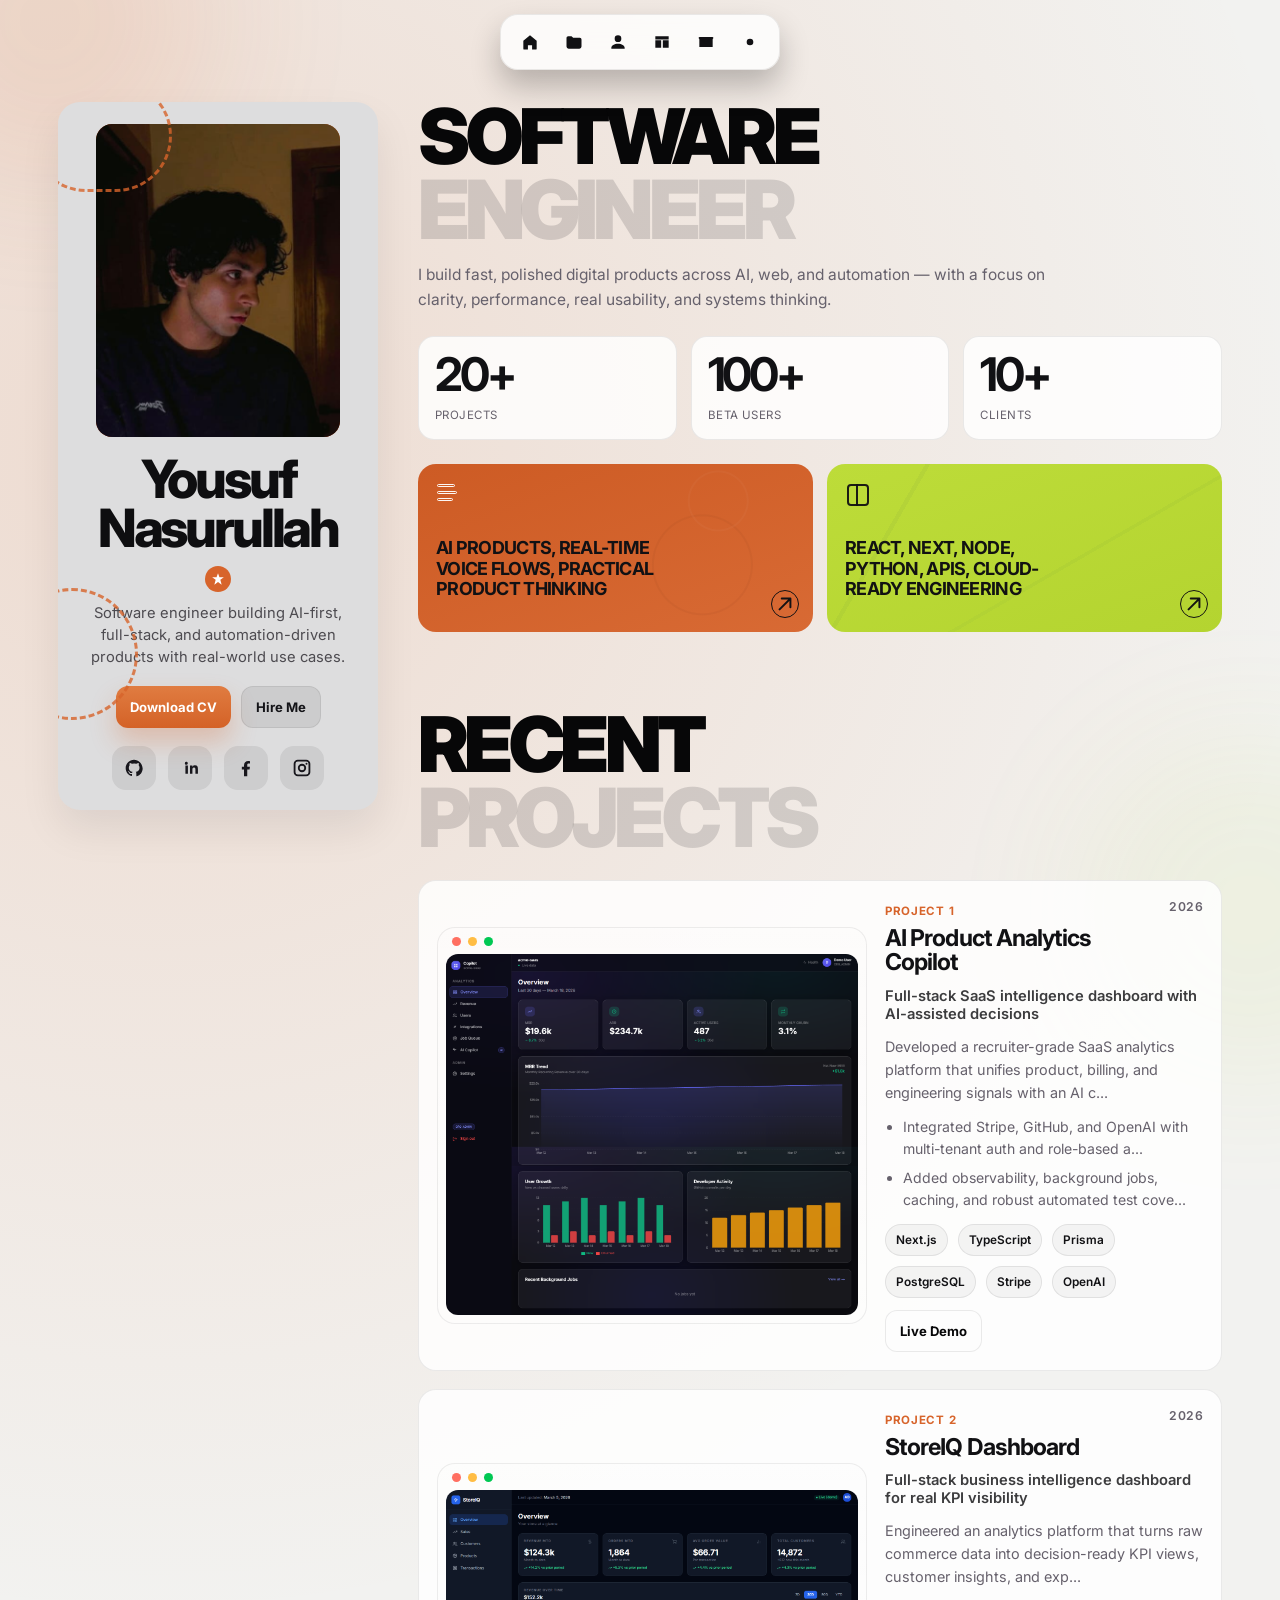
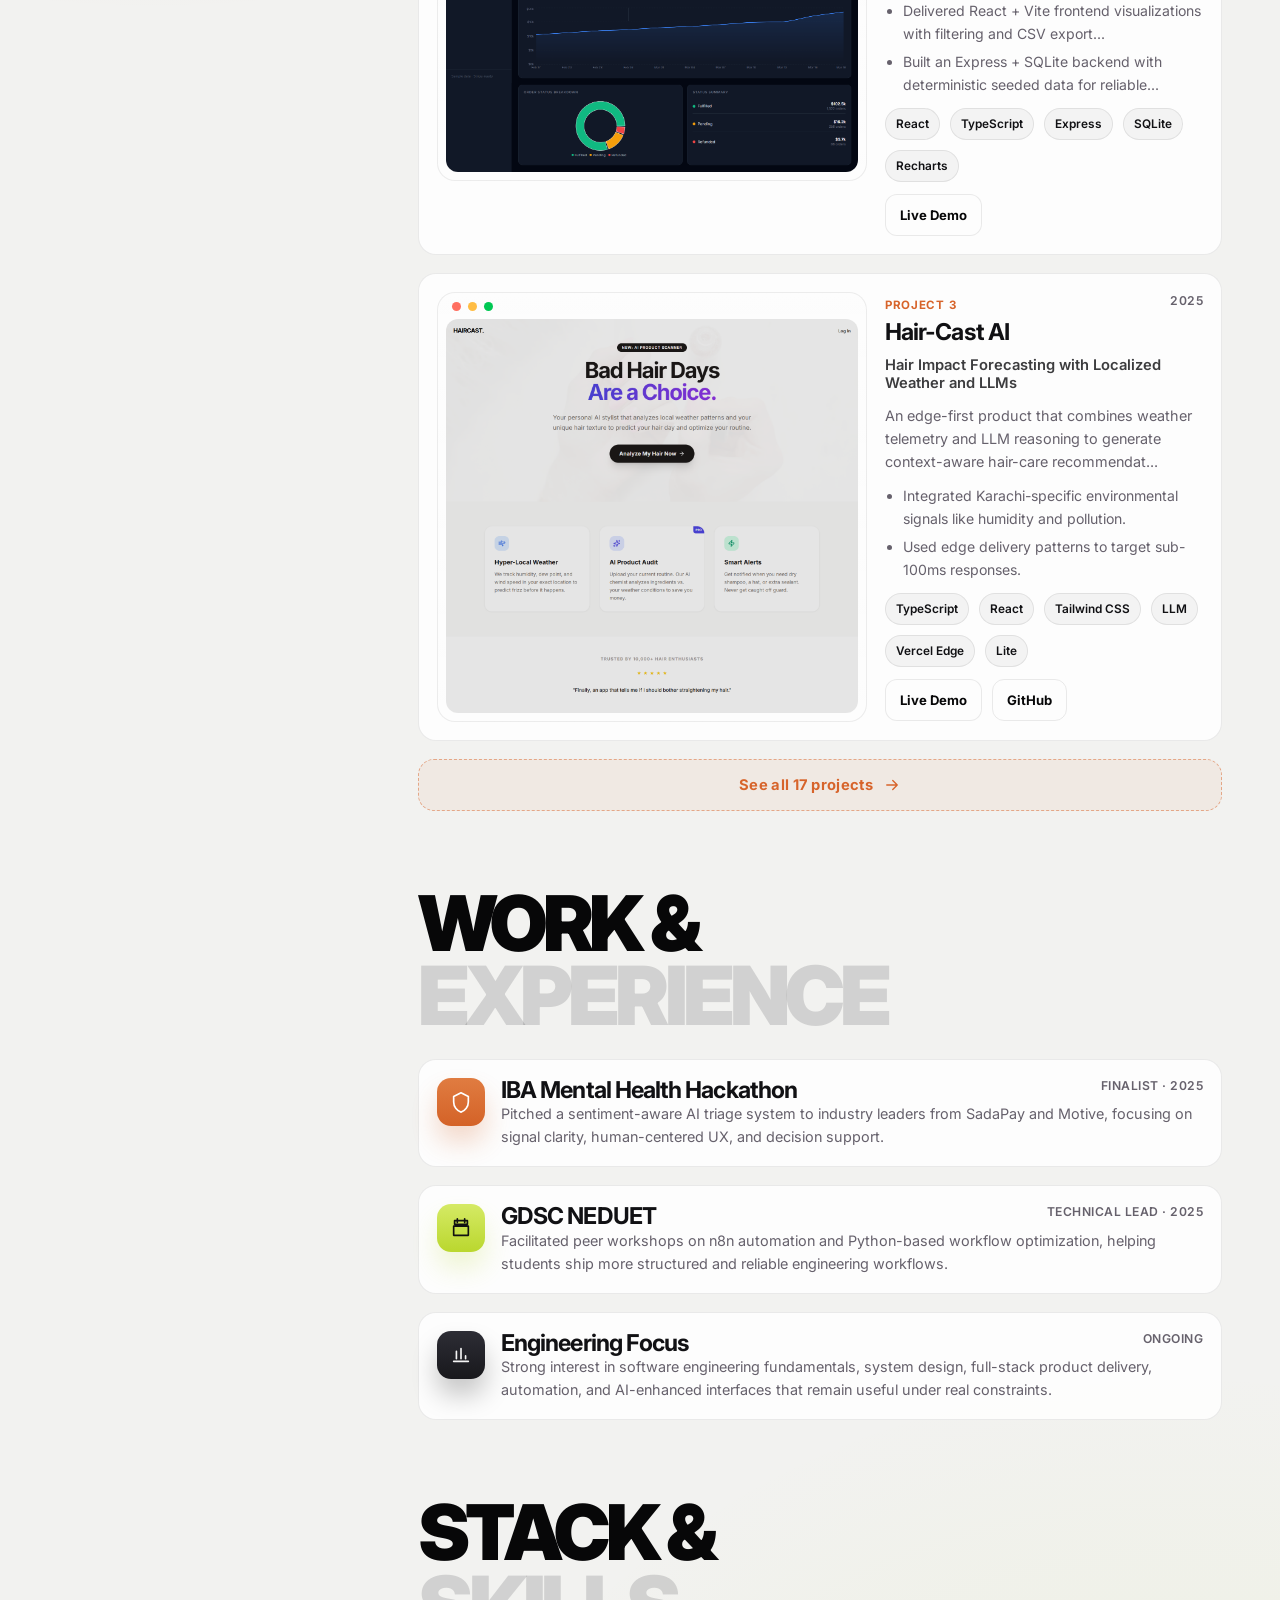
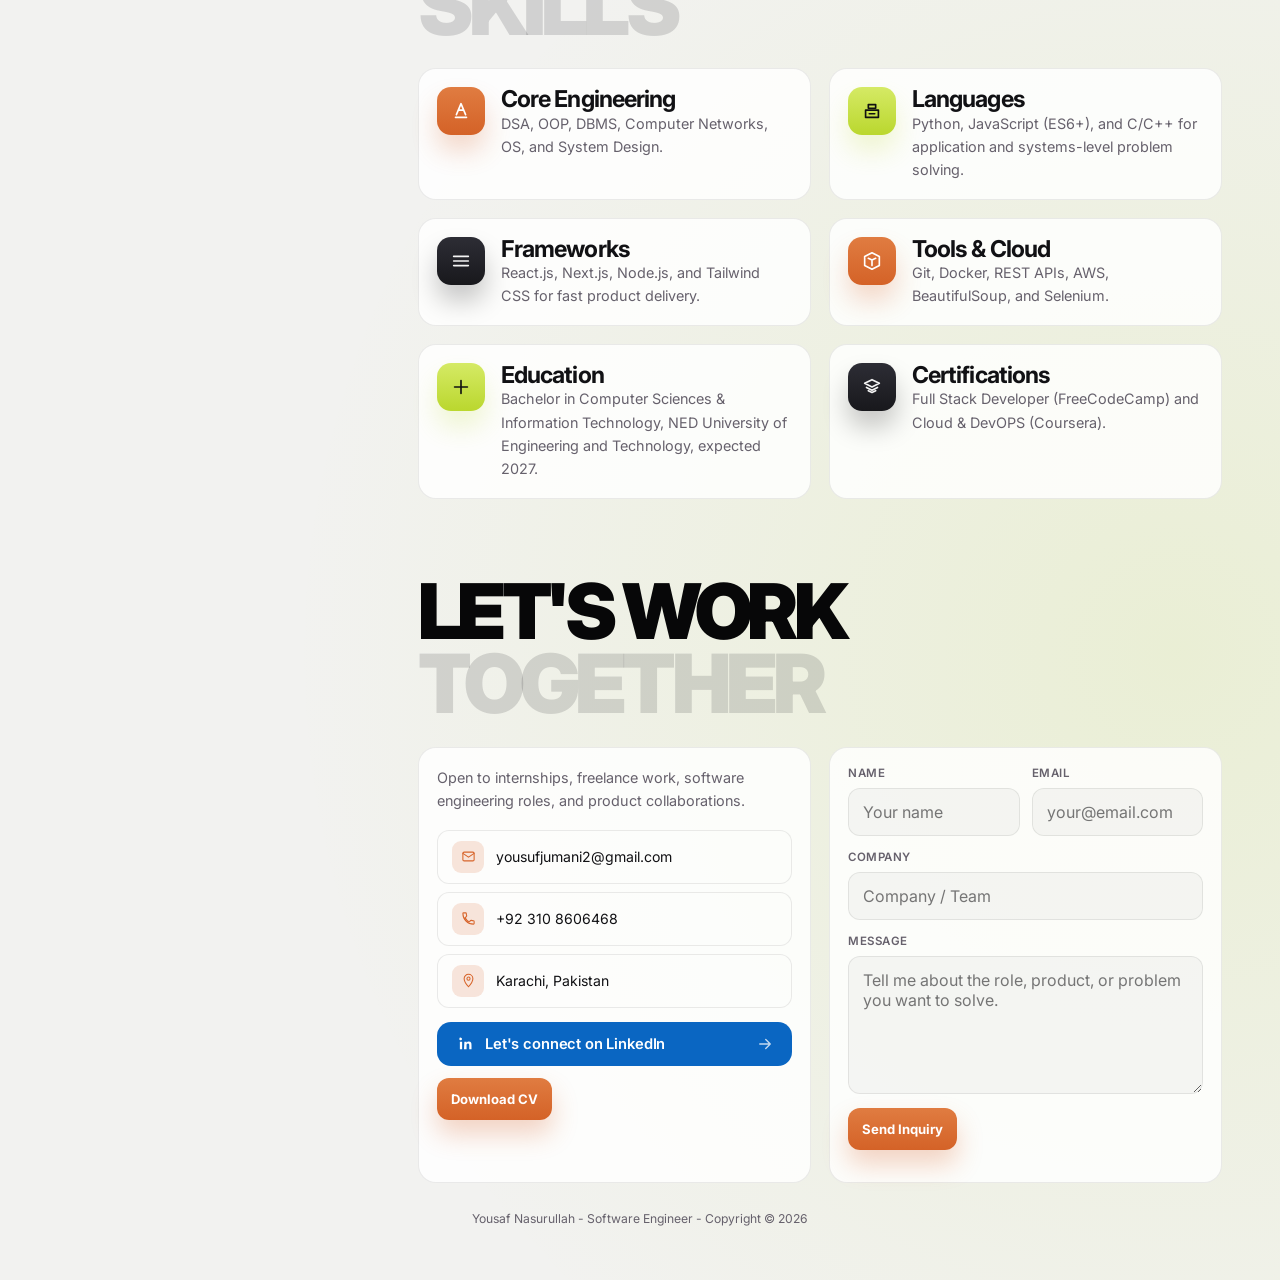
==== index.html @ e2a7214a "Update portfolio projects and content" ====
<!DOCTYPE html>
<html lang="en">
  <head>
    <meta charset="UTF-8" />
    <meta name="viewport" content="width=device-width, initial-scale=1.0" />
    <title>Yousuf Nasurullah — Software Engineer</title>
    <meta
      name="description"
      content="Portfolio of Yousuf Nasurullah, a software engineer building AI-first, full-stack, and automation-focused products from Karachi, Pakistan."
    />
    <meta name="theme-color" content="#050505" />
    <meta property="og:type" content="website" />
    <meta property="og:title" content="Yousuf Nasurullah — Software Engineer" />
    <meta
      property="og:description"
      content="AI-first products, full-stack engineering, automation workflows, and practical software systems."
    />
    <meta property="og:image" content="assets/og-card.svg" />
    <meta property="og:site_name" content="Yousuf Nasurullah Portfolio" />
    <meta name="twitter:card" content="summary_large_image" />
    <meta name="twitter:title" content="Yousuf Nasurullah — Software Engineer" />
    <meta
      name="twitter:description"
      content="Portfolio of a software engineer building fast, useful products across AI, web, and automation."
    />
    <meta name="twitter:image" content="assets/og-card.svg" />
    <link rel="preconnect" href="https://fonts.googleapis.com" />
    <link rel="preconnect" href="https://fonts.gstatic.com" crossorigin />
    <link
      href="https://fonts.googleapis.com/css2?family=Inter:wght@400;500;600;700;800;900&display=swap"
      rel="stylesheet"
    />
    <link rel="stylesheet" href="styles.css" />
  </head>
  <body>
    <div class="page-shell">
      <nav class="top-dock" aria-label="Primary navigation">
        <a class="dock-btn" href="#home" data-label="Home" aria-label="Home">
          <svg viewBox="0 0 24 24" aria-hidden="true"><path d="M4 10.5 12 4l8 6.5V20a1 1 0 0 1-1 1h-4.5v-5h-5v5H5a1 1 0 0 1-1-1z"/></svg>
        </a>
        <a class="dock-btn" href="#projects" data-label="Projects" aria-label="Projects">
          <svg viewBox="0 0 24 24" aria-hidden="true"><path d="M3 7a2 2 0 0 1 2-2h4l2 2h8a2 2 0 0 1 2 2v8.5A2.5 2.5 0 0 1 18.5 20h-13A2.5 2.5 0 0 1 3 17.5z"/></svg>
        </a>
        <a class="dock-btn" href="#experience" data-label="Experience" aria-label="Experience">
          <svg viewBox="0 0 24 24" aria-hidden="true"><path d="M12 12a4 4 0 1 0-4-4 4 4 0 0 0 4 4Zm0 2c-4.4 0-8 2.24-8 5v1h16v-1c0-2.76-3.6-5-8-5Z"/></svg>
        </a>
        <a class="dock-btn" href="#skills" data-label="Skills" aria-label="Skills">
          <svg viewBox="0 0 24 24" aria-hidden="true"><path d="M4 5h16v4H4zM4 10h7v9H4zM13 10h7v9h-7z"/></svg>
        </a>
        <a class="dock-btn" href="#contact" data-label="Contact" aria-label="Contact">
          <svg viewBox="0 0 24 24" aria-hidden="true"><path d="M4 6h16v12H4z"/><path d="m4 7 8 6 8-6" fill="none" stroke="currentColor" stroke-width="1.8" stroke-linecap="round" stroke-linejoin="round"/></svg>
        </a>
        <button class="dock-btn" id="theme-toggle" data-label="Theme" aria-label="Toggle theme" type="button">
          <svg id="theme-icon" viewBox="0 0 24 24" aria-hidden="true"><path d="M20 14.2A7.7 7.7 0 0 1 9.8 4 8.6 8.6 0 1 0 20 14.2Z" /></svg>
          <span id="theme-label" class="sr-only">Dark mode</span>
        </button>
        <!-- admin access via secret key sequence: type "admin" while not in a text field -->
      </nav>

      <main class="portfolio-layout" id="home">
        <aside class="sidebar-column section-reveal delay-0">
          <article class="profile-card card sticky-panel">
            <span class="card-accent accent-top"></span>
            <span class="card-accent accent-left"></span>
            <div class="profile-photo-wrap">
              <img id="profile-image" src="assets/avatar.svg" alt="Portrait placeholder for Yousuf Nasurullah" class="profile-photo" />
            </div>
            <div class="profile-body">
              <h1>Yousuf Nasurullah</h1>
              <div class="profile-badge" aria-hidden="true">
                <svg viewBox="0 0 24 24"><path d="M12 2 9.5 9H2l6 4.4L5.7 22 12 17.2 18.3 22 16 13.4 22 9h-7.5z"/></svg>
              </div>
              <p id="profile-summary">
                Software engineer building AI-first, full-stack, and automation-driven products with real-world utility.
              </p>
            </div>

            <div class="profile-actions">
              <a class="primary-btn" href="Yousaf_Nasurullah_CV.pdf" download>Download CV</a>
              <a class="secondary-btn" href="#contact">Hire Me</a>
            </div>

            <div class="socials" aria-label="Social links">
              <a id="social-github" href="#" target="_blank" rel="noreferrer" aria-label="GitHub">
                <svg viewBox="0 0 24 24"><path d="M12 2C6.5 2 2 6.6 2 12.2c0 4.4 2.9 8.1 6.9 9.4.5.1.7-.2.7-.5v-1.9c-2.8.6-3.4-1.2-3.4-1.2-.4-1.2-1.1-1.5-1.1-1.5-.9-.6.1-.6.1-.6 1 .1 1.6 1.1 1.6 1.1.9 1.6 2.3 1.1 2.9.9.1-.7.4-1.1.6-1.4-2.2-.3-4.5-1.1-4.5-5.1 0-1.1.4-2 1-2.7-.1-.2-.4-1.3.1-2.8 0 0 .8-.3 2.8 1.1a9.3 9.3 0 0 1 5 0c1.9-1.4 2.8-1.1 2.8-1.1.6 1.5.2 2.6.1 2.8.6.7 1 1.6 1 2.7 0 4-2.3 4.8-4.5 5.1.4.3.7 1 .7 2v3c0 .3.2.6.7.5 4-1.3 6.9-5 6.9-9.4C22 6.6 17.5 2 12 2Z"/></svg>
              </a>
              <a id="social-linkedin" href="#" target="_blank" rel="noreferrer" aria-label="LinkedIn">
                <svg viewBox="0 0 24 24"><path d="M6.5 9h3v10h-3zM8 4.5A1.8 1.8 0 1 0 8 8a1.8 1.8 0 0 0 0-3.5ZM12 9h2.9v1.4h.1a3.2 3.2 0 0 1 2.9-1.6c3.1 0 3.6 2 3.6 4.7V19h-3v-4.9c0-1.2 0-2.7-1.7-2.7s-1.9 1.3-1.9 2.6V19H12z"/></svg>
              </a>
              <a id="social-facebook" href="#" target="_blank" rel="noreferrer" aria-label="Facebook">
                <svg viewBox="0 0 24 24"><path d="M13.5 22v-8.2h2.8l.4-3.3h-3.2V8.4c0-1 .3-1.7 1.8-1.7h1.5V3.8c-.7-.1-1.4-.2-2.1-.2-3.1 0-5.1 1.9-5.1 5.4v1.5H7v3.3h2.6V22z"/></svg>
              </a>
              <a id="social-instagram" href="#" target="_blank" rel="noreferrer" aria-label="Instagram">
                <svg viewBox="0 0 24 24"><path d="M7 2h10a5 5 0 0 1 5 5v10a5 5 0 0 1-5 5H7a5 5 0 0 1-5-5V7a5 5 0 0 1 5-5Zm0 2.2A2.8 2.8 0 0 0 4.2 7v10A2.8 2.8 0 0 0 7 19.8h10a2.8 2.8 0 0 0 2.8-2.8V7A2.8 2.8 0 0 0 17 4.2Zm10.4 1.5a1.2 1.2 0 1 1-1.2 1.2 1.2 1.2 0 0 1 1.2-1.2ZM12 7a5 5 0 1 1-5 5 5 5 0 0 1 5-5Zm0 2.2A2.8 2.8 0 1 0 14.8 12 2.8 2.8 0 0 0 12 9.2Z"/></svg>
              </a>
            </div>
          </article>
        </aside>

        <div class="content-column">
          <section class="hero-copy section-reveal delay-1">
            <div>
              <p class="eyebrow">SOFTWARE</p>
              <h2>ENGINEER</h2>
              <p class="intro intro-wide">
                I build fast, polished digital products across AI, web, and automation — with a focus on clarity, performance, real usability, and systems thinking.
              </p>
            </div>

            <div class="stats-row stats-row-wide">
              <div class="stat-card lift-card">
                <strong>20+</strong>
                <span>Projects</span>
              </div>
              <div class="stat-card lift-card">
                <strong>100+</strong>
                <span>Beta users</span>
              </div>
              <div class="stat-card lift-card">
                <strong>10+</strong>
                <span>Clients</span>
              </div>
            </div>

            <div class="feature-grid feature-grid-wide">
              <article class="feature-card feature-orange lift-card">
                <div class="feature-icon stack-icon">
                  <span></span><span></span><span></span>
                </div>
                <h3>AI products, real-time voice flows, practical product thinking</h3>
                <a class="feature-arrow" href="#projects" aria-label="Jump to projects">
                  <svg viewBox="0 0 24 24"><path d="M7 17 17 7M9 7h8v8"/></svg>
                </a>
              </article>
              <article class="feature-card feature-lime lift-card">
                <div class="feature-icon window-icon">
                  <span></span><span></span>
                </div>
                <h3>React, Next, Node, Python, APIs, cloud-ready engineering</h3>
                <a class="feature-arrow" href="#skills" aria-label="Jump to skills">
                  <svg viewBox="0 0 24 24"><path d="M7 17 17 7M9 7h8v8"/></svg>
                </a>
              </article>
            </div>
          </section>

          <section class="section-block section-reveal delay-2" id="projects">
            <header class="section-heading">
              <span>RECENT</span>
              <h2>PROJECTS</h2>
            </header>
            <div class="projects-list" id="projects-list"></div>
            <button class="see-all-btn" id="see-all-projects" type="button" hidden>
              <span id="see-all-label">See all projects</span>
              <svg viewBox="0 0 24 24" aria-hidden="true"><path d="M5 12h14m-6-6 6 6-6 6" stroke="currentColor" stroke-width="1.8" stroke-linecap="round" stroke-linejoin="round" fill="none"/></svg>
            </button>
          </section>

          <section class="section-block section-reveal delay-3" id="experience">
            <header class="section-heading">
              <span>WORK &amp;</span>
              <h2>EXPERIENCE</h2>
            </header>
            <div class="experience-list refined-grid">
              <article class="experience-card lift-card">
                <div class="icon-chip">
                  <svg viewBox="0 0 24 24"><path d="M12 2 4 6v6c0 5 3.4 9.7 8 11 4.6-1.3 8-6 8-11V6z"/></svg>
                </div>
                <div>
                  <div class="project-head"><h3>IBA Mental Health Hackathon</h3><span>Finalist · 2025</span></div>
                  <p>Pitched a sentiment-aware AI triage system to industry leaders from SadaPay and Motive, focusing on signal clarity, human-centered UX, and decision support.</p>
                </div>
              </article>
              <article class="experience-card lift-card">
                <div class="icon-chip alt-chip">
                  <svg viewBox="0 0 24 24"><path d="M5 4h14v4H5zM4 10h16v10H4zM8 2v4M16 2v4"/></svg>
                </div>
                <div>
                  <div class="project-head"><h3>GDSC NEDUET</h3><span>Technical Lead · 2025</span></div>
                  <p>Facilitated peer workshops on n8n automation and Python-based workflow optimization, helping students ship more structured and reliable engineering workflows.</p>
                </div>
              </article>
              <article class="experience-card lift-card">
                <div class="icon-chip accent-chip">
                  <svg viewBox="0 0 24 24"><path d="M4 19h16M7 16V8M12 16V5M17 16v-3"/></svg>
                </div>
                <div>
                  <div class="project-head"><h3>Engineering Focus</h3><span>Ongoing</span></div>
                  <p>Strong interest in software engineering fundamentals, system design, full-stack product delivery, automation, and AI-enhanced interfaces that remain useful under real constraints.</p>
                </div>
              </article>
            </div>
          </section>

          <section class="section-block section-reveal delay-4" id="skills">
            <header class="section-heading">
              <span>STACK &amp;</span>
              <h2>SKILLS</h2>
            </header>
            <div class="skills-grid">
              <article class="capability-card lift-card">
                <div class="skill-icon">
                  <svg viewBox="0 0 24 24"><path d="M6 19h12M7 16l5-12 5 12M9.2 11h5.6"/></svg>
                </div>
                <div>
                  <h3>Core Engineering</h3>
                  <p>DSA, OOP, DBMS, Computer Networks, OS, and System Design.</p>
                </div>
              </article>
              <article class="capability-card lift-card">
                <div class="skill-icon lime-icon">
                  <svg viewBox="0 0 24 24"><path d="M8 5h8v4H8zM5 11h14v8H5zM9 15h6"/></svg>
                </div>
                <div>
                  <h3>Languages</h3>
                  <p>Python, JavaScript (ES6+), and C/C++ for application and systems-level problem solving.</p>
                </div>
              </article>
              <article class="capability-card lift-card">
                <div class="skill-icon orange-icon">
                  <svg viewBox="0 0 24 24"><path d="M4 7h16M4 12h16M4 17h16"/></svg>
                </div>
                <div>
                  <h3>Frameworks</h3>
                  <p>React.js, Next.js, Node.js, and Tailwind CSS for fast product delivery.</p>
                </div>
              </article>
              <article class="capability-card lift-card">
                <div class="skill-icon">
                  <svg viewBox="0 0 24 24"><path d="M12 3 4 7v10l8 4 8-4V7zM8 9l4 2 4-2M12 11v6"/></svg>
                </div>
                <div>
                  <h3>Tools &amp; Cloud</h3>
                  <p>Git, Docker, REST APIs, AWS, BeautifulSoup, and Selenium.</p>
                </div>
              </article>
              <article class="capability-card lift-card">
                <div class="skill-icon lime-icon">
                  <svg viewBox="0 0 24 24"><path d="M5 12h14M12 5v14"/></svg>
                </div>
                <div>
                  <h3>Education</h3>
                  <p>Bachelor in Computer Sciences &amp; Information Technology, NED University of Engineering and Technology, expected 2027.</p>
                </div>
              </article>
              <article class="capability-card lift-card">
                <div class="skill-icon orange-icon">
                  <svg viewBox="0 0 24 24"><path d="M4 8l8-4 8 4-8 4-8-4Zm2 4.5 6 3 6-3M8 16l4 2 4-2"/></svg>
                </div>
                <div>
                  <h3>Certifications</h3>
                  <p>Full Stack Developer (FreeCodeCamp) and Cloud &amp; DevOPS (Coursera).</p>
                </div>
              </article>
            </div>
          </section>

          <section class="section-block contact-block section-reveal delay-4" id="contact">
            <header class="section-heading contact-heading">
              <span>LET'S WORK</span>
              <h2>TOGETHER</h2>
            </header>
            <div class="contact-layout">
              <div class="contact-panel lift-card">
                <p>
                  Open to internships, freelance work, software engineering roles, and product collaborations.
                </p>
                <div class="contact-links">
                  <a class="contact-link-row" href="mailto:yousufjumani2@gmail.com">
                    <span class="contact-link-icon">
                      <svg viewBox="0 0 24 24" aria-hidden="true"><rect x="3" y="5" width="18" height="14" rx="2" fill="none" stroke="currentColor" stroke-width="1.7"/><path d="m3 7 9 6 9-6" stroke="currentColor" stroke-width="1.7" stroke-linecap="round" fill="none"/></svg>
                    </span>
                    <span>yousufjumani2@gmail.com</span>
                  </a>
                  <a class="contact-link-row" href="tel:+923108606468">
                    <span class="contact-link-icon">
                      <svg viewBox="0 0 24 24" aria-hidden="true"><path d="M6.6 10.8a15.1 15.1 0 0 0 6.6 6.6l2.2-2.2a1 1 0 0 1 1-.2c1.1.4 2.3.6 3.6.6a1 1 0 0 1 1 1V20a1 1 0 0 1-1 1A17 17 0 0 1 3 4a1 1 0 0 1 1-1h3.5a1 1 0 0 1 1 1c0 1.3.2 2.5.6 3.6a1 1 0 0 1-.2 1Z" fill="none" stroke="currentColor" stroke-width="1.7" stroke-linecap="round" stroke-linejoin="round"/></svg>
                    </span>
                    <span>+92 310 8606468</span>
                  </a>
                  <div class="contact-link-row contact-link-static">
                    <span class="contact-link-icon">
                      <svg viewBox="0 0 24 24" aria-hidden="true"><path d="M12 2a7 7 0 0 1 7 7c0 5-7 13-7 13S5 14 5 9a7 7 0 0 1 7-7Z" fill="none" stroke="currentColor" stroke-width="1.7"/><circle cx="12" cy="9" r="2.5" fill="none" stroke="currentColor" stroke-width="1.7"/></svg>
                    </span>
                    <span>Karachi, Pakistan</span>
                  </div>
                </div>
                <a id="contact-linkedin" class="linkedin-cta" href="#" target="_blank" rel="noreferrer">
                  <svg viewBox="0 0 24 24" aria-hidden="true"><path d="M6.5 9h3v10h-3zm1.5-5.5A1.8 1.8 0 1 0 8 7a1.8 1.8 0 0 0 0-3.5zm4.5 5.5h2.9v1.4h.1a3.2 3.2 0 0 1 2.9-1.6c3.1 0 3.6 2 3.6 4.7V19h-3v-4.9c0-1.2 0-2.7-1.7-2.7s-1.9 1.3-1.9 2.6V19H12z" fill="currentColor"/></svg>
                  <span>Let's connect on LinkedIn</span>
                  <svg class="arrow-icon" viewBox="0 0 24 24" aria-hidden="true"><path d="M5 12h14m-6-6 6 6-6 6" stroke="currentColor" stroke-width="1.8" stroke-linecap="round" stroke-linejoin="round" fill="none"/></svg>
                </a>
                <a class="primary-btn inline-btn" href="Yousaf_Nasurullah_CV.pdf" download>Download CV</a>
              </div>

              <form class="contact-form lift-card" id="contact-form">
                <div class="form-row two-col">
                  <label>
                    <span>Name</span>
                    <input id="contact-name" type="text" placeholder="Your name" required />
                  </label>
                  <label>
                    <span>Email</span>
                    <input id="contact-email" type="email" placeholder="your@email.com" required />
                  </label>
                </div>
                <div class="form-row">
                  <label>
                    <span>Company</span>
                    <input id="contact-company" type="text" placeholder="Company / Team" />
                  </label>
                </div>
                <div class="form-row">
                  <label>
                    <span>Message</span>
                    <textarea id="contact-message" placeholder="Tell me about the role, product, or problem you want to solve." required></textarea>
                  </label>
                </div>
                <button class="primary-btn submit-btn" type="submit">Send Inquiry</button>
                <p class="form-status" id="contact-status"></p>
              </form>
            </div>
          </section>
        </div>
      </main>

      <footer class="page-footer">
        <p>Yousaf Nasurullah - Software Engineer  - Copyright © 2026</p>
      </footer>
    </div>

    <div class="library-overlay" id="library-overlay" hidden>
      <div class="library-panel">
        <div class="library-header">
          <div>
            <p class="library-eyebrow">ALL WORK</p>
            <h2 class="library-title">Project Library</h2>
          </div>
          <button class="library-close" id="library-close" type="button" aria-label="Close project library">
            <svg viewBox="0 0 24 24" aria-hidden="true"><path d="M18 6 6 18M6 6l12 12" stroke="currentColor" stroke-width="1.8" stroke-linecap="round"/></svg>
          </button>
        </div>
        <div class="library-grid" id="library-grid"></div>
      </div>
    </div>

    <div class="image-preview-overlay" id="image-preview-overlay" hidden>
      <div class="image-preview-panel">
        <button class="image-preview-close" id="image-preview-close" type="button" aria-label="Close image preview">
          <svg viewBox="0 0 24 24" aria-hidden="true"><path d="M18 6 6 18M6 6l12 12" stroke="currentColor" stroke-width="1.8" stroke-linecap="round"/></svg>
        </button>
        <div class="image-preview-viewport">
          <img id="image-preview-image" class="image-preview-image" src="" alt="Project preview" />
        </div>
      </div>
    </div>

    <script src="script.js"></script>
  </body>
</html>
---- styles.css ----
:root {
  --bg: #050505;
  --bg-elevated: rgba(12, 12, 15, 0.86);
  --panel: rgba(18, 18, 22, 0.92);
  --panel-strong: rgba(232, 232, 232, 0.96);
  --text: #f3f3f3;
  --text-strong: #ffffff;
  --muted: #9d99a2;
  --subtle: #232228;
  --line: rgba(255, 255, 255, 0.08);
  --orange: #d7642b;
  --orange-strong: #c8541c;
  --lime: #b8d92f;
  --radius: 18px;
  --radius-sm: 12px;
  --shadow: 0 22px 42px rgba(0, 0, 0, 0.34);
}

:root[data-theme="light"] {
  --bg: #f2f2f0;
  --bg-elevated: rgba(255, 255, 255, 0.82);
  --panel: rgba(255, 255, 255, 0.92);
  --panel-strong: rgba(22, 22, 24, 0.96);
  --text: #111114;
  --text-strong: #070708;
  --muted: #66616c;
  --subtle: #d9d6dd;
  --line: rgba(0, 0, 0, 0.08);
  --shadow: 0 20px 40px rgba(17, 17, 20, 0.08);
}

* {
  box-sizing: border-box;
}

html {
  scroll-behavior: smooth;
}

body {
  margin: 0;
  min-height: 100vh;
  font-family: "Inter", sans-serif;
  background: radial-gradient(circle at 12% 10%, rgba(215, 100, 43, 0.16), transparent 28%),
    radial-gradient(circle at 92% 86%, rgba(184, 217, 47, 0.14), transparent 22%),
    var(--bg);
  color: var(--text);
  transition: background 220ms ease, color 220ms ease;
}

body.modal-open {
  overflow: hidden;
}

a {
  color: inherit;
  text-decoration: none;
}

button,
input,
textarea {
  font: inherit;
}

button {
  border: 0;
  background: none;
  cursor: pointer;
}

img {
  display: block;
  max-width: 100%;
}

svg {
  width: 100%;
  height: 100%;
  fill: currentColor;
}

.page-shell {
  position: relative;
  width: 100%;
  padding: 16px 0 42px;
  overflow-x: hidden;
}

.page-shell::before,
.page-shell::after {
  content: "";
  position: fixed;
  z-index: -1;
  width: 340px;
  height: 340px;
  border-radius: 50%;
  filter: blur(76px);
  opacity: 0.2;
  pointer-events: none;
}

.page-shell::before {
  top: -150px;
  left: -120px;
  background: rgba(215, 100, 43, 0.6);
}

.page-shell::after {
  right: -140px;
  bottom: -180px;
  background: rgba(184, 217, 47, 0.4);
}

.sr-only {
  position: absolute;
  width: 1px;
  height: 1px;
  padding: 0;
  margin: -1px;
  overflow: hidden;
  clip: rect(0, 0, 0, 0);
  white-space: nowrap;
  border: 0;
}

.top-dock {
  position: fixed;
  top: 14px;
  left: 50%;
  z-index: 50;
  transform: translateX(-50%);
  display: flex;
  align-items: center;
  gap: 10px;
  padding: 10px 12px;
  border-radius: 18px;
  background: rgba(14, 14, 16, 0.82);
  border: 1px solid rgba(255, 255, 255, 0.08);
  backdrop-filter: blur(18px);
  box-shadow: 0 16px 30px rgba(0, 0, 0, 0.24);
}

:root[data-theme="light"] .top-dock {
  background: rgba(255, 255, 255, 0.8);
  border-color: rgba(0, 0, 0, 0.08);
}

.dock-btn {
  position: relative;
  width: 34px;
  height: 34px;
  display: grid;
  place-items: center;
  color: var(--text);
  border-radius: 12px;
  transition: transform 180ms ease, background 180ms ease, opacity 180ms ease;
}

.dock-btn svg {
  width: 20px;
  height: 20px;
}

.dock-btn:hover {
  transform: translateY(-2px);
  background: rgba(255, 255, 255, 0.08);
}

:root[data-theme="light"] .dock-btn:hover {
  background: rgba(0, 0, 0, 0.06);
}

.dock-btn::after {
  content: attr(data-label);
  position: absolute;
  left: 50%;
  bottom: -36px;
  transform: translate(-50%, 6px);
  padding: 6px 9px;
  border-radius: 999px;
  background: rgba(10, 10, 12, 0.94);
  color: #fff;
  font-size: 0.68rem;
  font-weight: 600;
  letter-spacing: 0.01em;
  opacity: 0;
  pointer-events: none;
  transition: opacity 150ms ease, transform 150ms ease;
  white-space: nowrap;
}

.dock-btn:hover::after {
  opacity: 1;
  transform: translate(-50%, 0);
}

.portfolio-layout {
  width: min(100%, 1200px);
  margin: 0 auto;
  padding: 86px 18px 0;
  display: grid;
  gap: 40px;
}

.sidebar-column {
  position: relative;
}

.sidebar-wordmark {
  display: none;
}

.sticky-panel {
  position: relative;
}

.card {
  border-radius: 22px;
  box-shadow: var(--shadow);
}

.profile-card {
  position: relative;
  overflow: hidden;
  display: grid;
  gap: 18px;
  padding: 22px 22px 20px;
  background: #ddddde;
  color: #0e0e10;
}

.card-accent {
  position: absolute;
  border: 3px dashed var(--orange);
  opacity: 0.8;
}

.accent-top {
  top: -22px;
  left: -28px;
  width: 142px;
  height: 112px;
  border-radius: 999px;
}

.accent-left {
  bottom: 90px;
  left: -52px;
  width: 132px;
  height: 132px;
  border-radius: 999px;
}

.profile-photo-wrap {
  width: 100%;
  max-width: 244px;
  aspect-ratio: 0.78;
  margin: 0 auto;
  border-radius: 16px;
  overflow: hidden;
  background: linear-gradient(160deg, var(--orange-strong), #b83c00);
  box-shadow: inset 0 0 0 1px rgba(255, 255, 255, 0.08);
}

.profile-photo {
  width: 100%;
  height: 100%;
  object-fit: cover;
}

.profile-body {
  text-align: center;
}

.profile-body h1 {
  margin: 0;
  font-size: clamp(2.2rem, 6vw, 3.3rem);
  line-height: 0.94;
  font-weight: 800;
  letter-spacing: -0.06em;
}

.profile-badge {
  width: 26px;
  height: 26px;
  margin: 12px auto 10px;
  display: grid;
  place-items: center;
  border-radius: 999px;
  background: var(--orange);
  color: white;
}

.profile-badge svg {
  width: 14px;
  height: 14px;
}

.profile-body p {
  margin: 0 auto;
  max-width: 280px;
  color: #4d4b50;
  font-size: 0.92rem;
  line-height: 1.5;
}

.profile-meta {
  display: grid;
  gap: 8px;
  justify-items: center;
  text-align: center;
}

.profile-meta span,
.profile-meta a {
  color: #252329;
  font-size: 0.83rem;
}

.profile-actions {
  display: flex;
  gap: 10px;
  justify-content: center;
  flex-wrap: wrap;
}

.primary-btn,
.secondary-btn,
.project-link {
  display: inline-flex;
  align-items: center;
  justify-content: center;
  min-height: 42px;
  padding: 0 14px;
  border-radius: 12px;
  font-size: 0.82rem;
  font-weight: 700;
  transition: transform 180ms ease, box-shadow 180ms ease, background 180ms ease;
}

.primary-btn {
  background: linear-gradient(180deg, #e07c41, #d46227);
  color: #fff;
  box-shadow: 0 14px 26px rgba(215, 100, 43, 0.28);
}

.secondary-btn {
  background: rgba(17, 17, 20, 0.08);
  color: #141418;
  border: 1px solid rgba(17, 17, 20, 0.08);
}

.primary-btn:hover,
.secondary-btn:hover,
.project-link:hover {
  transform: translateY(-2px);
}

.socials {
  display: flex;
  justify-content: center;
  gap: 12px;
}

.socials a {
  width: 44px;
  height: 44px;
  display: grid;
  place-items: center;
  border-radius: 14px;
  background: rgba(17, 17, 20, 0.08);
  color: #18171d;
  transition: transform 180ms ease, background 180ms ease;
}

.socials a svg {
  width: 20px;
  height: 20px;
}

.socials a:hover {
  transform: translateY(-2px);
  background: rgba(17, 17, 20, 0.13);
}

.socials .is-disabled {
  opacity: 0.5;
}

.content-column {
  min-width: 0;
}

.hero-copy {
  display: grid;
  gap: 24px;
}

.eyebrow,
.section-heading span,
.contact-heading span {
  margin: 0;
  font-size: clamp(2.5rem, 7.2vw, 4.8rem);
  line-height: 0.92;
  font-weight: 900;
  letter-spacing: -0.06em;
  color: var(--text-strong);
  text-transform: uppercase;
}

.hero-copy h2,
.section-heading h2,
.contact-heading h2 {
  margin: 0;
  font-size: clamp(2.7rem, 8.1vw, 5.1rem);
  line-height: 0.9;
  font-weight: 900;
  letter-spacing: -0.06em;
  text-transform: uppercase;
  color: color-mix(in srgb, var(--text) 14%, transparent);
}

.intro {
  margin: 16px 0 0;
  color: var(--muted);
  font-size: 0.97rem;
  line-height: 1.62;
}

.intro-wide {
  max-width: 640px;
}

.stats-row {
  display: grid;
  gap: 14px;
}

.stats-row-wide {
  grid-template-columns: repeat(3, minmax(0, 1fr));
}

.stat-card {
  padding: 16px;
  border-radius: 16px;
  background: var(--bg-elevated);
  border: 1px solid var(--line);
  backdrop-filter: blur(14px);
}

.stat-card strong {
  display: block;
  margin-bottom: 6px;
  font-size: clamp(2rem, 5vw, 2.9rem);
  line-height: 0.94;
  letter-spacing: -0.07em;
}

.stat-card span {
  color: var(--muted);
  font-size: 0.72rem;
  text-transform: uppercase;
  letter-spacing: 0.04em;
}

.feature-grid {
  display: grid;
  gap: 14px;
}

.feature-grid-wide {
  grid-template-columns: repeat(2, minmax(0, 1fr));
}

.feature-card {
  position: relative;
  min-height: 168px;
  padding: 18px 18px 16px;
  border-radius: var(--radius);
  overflow: hidden;
}

.feature-card::before {
  content: "";
  position: absolute;
  inset: 0;
  opacity: 0.18;
  pointer-events: none;
}

.feature-orange {
  background: linear-gradient(160deg, #cd5b24 0%, #d86a34 100%);
}

.feature-orange::before {
  background-image: radial-gradient(circle at 76% 22%, transparent 0 28px, rgba(255, 255, 255, 0.18) 29px 30px, transparent 31px),
    radial-gradient(circle at 72% 60%, transparent 0 48px, rgba(71, 26, 7, 0.22) 49px 50px, transparent 51px);
}

.feature-lime {
  background: linear-gradient(160deg, #bddc39 0%, #b4d430 100%);
  color: #121212;
}

.feature-lime::before {
  background-image: linear-gradient(120deg, transparent 0 20%, rgba(61, 109, 78, 0.28) 20% 21%, transparent 21% 100%),
    linear-gradient(150deg, transparent 0 60%, rgba(61, 109, 78, 0.22) 60% 61%, transparent 61% 100%);
}

.feature-icon {
  width: 26px;
  height: 26px;
  margin-bottom: 30px;
}

.stack-icon,
.window-icon {
  position: relative;
}

.stack-icon span {
  position: absolute;
  left: 1px;
  width: 18px;
  height: 3px;
  border: 1.8px solid rgba(255, 255, 255, 0.95);
  border-radius: 999px;
}

.stack-icon span:nth-child(1) {
  top: 2px;
}

.stack-icon span:nth-child(2) {
  top: 9px;
  width: 20px;
}

.stack-icon span:nth-child(3) {
  top: 16px;
  width: 16px;
}

.window-icon span:first-child {
  position: absolute;
  inset: 2px;
  border: 2px solid rgba(18, 18, 18, 0.95);
  border-radius: 4px;
}

.window-icon span:last-child {
  position: absolute;
  top: 2px;
  left: 11px;
  width: 2px;
  height: 22px;
  background: rgba(18, 18, 18, 0.95);
}

.feature-card h3 {
  max-width: 220px;
  margin: 0;
  font-size: 1.12rem;
  line-height: 1.15;
  letter-spacing: -0.04em;
  font-weight: 700;
  text-transform: uppercase;
}

.feature-arrow {
  position: absolute;
  right: 14px;
  bottom: 14px;
  width: 28px;
  height: 28px;
  display: grid;
  place-items: center;
  border-radius: 999px;
  color: inherit;
  border: 1px solid currentColor;
}

.feature-arrow svg {
  fill: none;
  stroke: currentColor;
  stroke-width: 1.8;
  stroke-linecap: round;
  stroke-linejoin: round;
}

.section-block {
  margin-top: 78px;
}

.section-heading {
  margin-bottom: 26px;
}

.section-heading span,
.section-heading h2,
.contact-heading span,
.contact-heading h2 {
  display: block;
}

.projects-list,
.experience-list,
.skills-grid,
.refined-grid {
  display: grid;
  gap: 18px;
}

.project-card,
.experience-card,
.capability-card,
.contact-panel,
.contact-form {
  background: var(--bg-elevated);
  border: 1px solid var(--line);
  border-radius: 18px;
  backdrop-filter: blur(14px);
}

.project-card {
  display: grid;
  gap: 18px;
  padding: 18px;
}

.project-media-wrap {
  position: relative;
  overflow: hidden;
  padding: 26px 8px 8px;
  border-radius: 18px;
  background: linear-gradient(180deg, rgba(255, 255, 255, 0.06), rgba(255, 255, 255, 0.02));
  border: 1px solid color-mix(in srgb, var(--line) 85%, rgba(255, 255, 255, 0.06) 15%);
  box-shadow: inset 0 1px 0 rgba(255, 255, 255, 0.05);
  align-self: center;
}

.project-media-wrap::before {
  content: "";
  position: absolute;
  top: 9px;
  left: 14px;
  width: 9px;
  height: 9px;
  border-radius: 50%;
  background: #ff6f61;
  box-shadow: 16px 0 0 #ffbd44, 32px 0 0 #00c853;
}

.project-media-wrap::after {
  content: "";
  position: absolute;
  top: 8px;
  right: 14px;
  width: 34%;
  max-width: 110px;
  height: 11px;
  border-radius: 999px;
  background: rgba(255, 255, 255, 0.08);
}

.project-media {
  width: 100%;
  height: auto;
  display: block;
  object-fit: contain;
  border-radius: 12px;
  transition: transform 320ms ease;
}

.project-card:hover .project-media {
  transform: scale(1.04);
}

.project-copy {
  display: grid;
  gap: 12px;
}

.project-topline,
.project-head {
  display: flex;
  align-items: flex-start;
  justify-content: space-between;
  gap: 12px;
}

.project-kicker {
  display: inline-block;
  margin-bottom: 8px;
  color: var(--orange);
  font-size: 0.72rem;
  font-weight: 700;
  text-transform: uppercase;
  letter-spacing: 0.06em;
}

.project-card h3,
.experience-card h3,
.capability-card h3 {
  margin: 0;
  font-size: 1.45rem;
  line-height: 1.05;
  letter-spacing: -0.04em;
}

.project-year,
.project-head span {
  color: var(--muted);
  font-size: 0.76rem;
  font-weight: 600;
  text-transform: uppercase;
  letter-spacing: 0.04em;
}

.project-subtitle {
  margin: 0;
  color: color-mix(in srgb, var(--text) 82%, transparent);
  font-size: 0.92rem;
  font-weight: 600;
}

.project-summary,
.experience-card p,
.capability-card p,
.contact-panel p,
.form-status {
  margin: 0;
  color: var(--muted);
  font-size: 0.9rem;
  line-height: 1.6;
}

.project-points {
  margin: 0;
  padding-left: 18px;
  color: var(--muted);
  font-size: 0.88rem;
  line-height: 1.6;
}

.project-points li + li {
  margin-top: 6px;
}

.project-tags,
.project-actions {
  display: flex;
  flex-wrap: wrap;
  gap: 10px;
}

.project-tags span {
  padding: 8px 10px;
  border-radius: 999px;
  background: rgba(255, 255, 255, 0.05);
  border: 1px solid var(--line);
  color: var(--text);
  font-size: 0.74rem;
  font-weight: 600;
}

:root[data-theme="light"] .project-tags span {
  background: rgba(0, 0, 0, 0.04);
}

.project-link {
  background: rgba(255, 255, 255, 0.06);
  border: 1px solid var(--line);
  color: var(--text-strong);
}

.project-link.secondary {
  background: transparent;
}

.project-link.muted-link {
  opacity: 0.75;
}

.experience-card,
.capability-card {
  display: grid;
  grid-template-columns: auto 1fr;
  gap: 16px;
  padding: 18px;
}

.icon-chip,
.skill-icon {
  width: 48px;
  height: 48px;
  display: grid;
  place-items: center;
  border-radius: 14px;
  color: #fff;
  background: linear-gradient(180deg, #e07c41, #d46227);
  box-shadow: 0 16px 26px rgba(215, 100, 43, 0.24);
}

.icon-chip svg,
.skill-icon svg {
  width: 22px;
  height: 22px;
  fill: none;
  stroke: currentColor;
  stroke-width: 1.8;
  stroke-linecap: round;
  stroke-linejoin: round;
}

.alt-chip,
.lime-icon {
  background: linear-gradient(180deg, #d5ea65, #bad72e);
  color: #111;
  box-shadow: 0 16px 26px rgba(184, 217, 47, 0.2);
}

.accent-chip,
.orange-icon {
  background: linear-gradient(180deg, #2d2d35, #18181c);
  color: #f4f4f4;
  box-shadow: 0 16px 26px rgba(0, 0, 0, 0.22);
}

.contact-layout {
  display: grid;
  gap: 18px;
}

.contact-panel,
.contact-form {
  padding: 18px;
}

.contact-links {
  display: grid;
  gap: 8px;
  margin-top: 18px;
}

.contact-link-row {
  display: flex;
  align-items: center;
  gap: 12px;
  padding: 10px 14px;
  border-radius: 12px;
  background: rgba(255,255,255,0.04);
  border: 1px solid var(--line);
  color: var(--text);
  font-size: 0.88rem;
  text-decoration: none;
  transition: background 180ms ease, border-color 180ms ease, color 180ms ease;
}

a.contact-link-row:hover {
  background: rgba(255,255,255,0.08);
  border-color: color-mix(in srgb, var(--orange) 42%, transparent);
  color: var(--text-strong);
}

.contact-link-static {
  cursor: default;
  pointer-events: none;
}

.contact-link-icon {
  display: flex;
  align-items: center;
  justify-content: center;
  flex-shrink: 0;
  width: 32px;
  height: 32px;
  border-radius: 9px;
  background: color-mix(in srgb, var(--orange) 16%, transparent);
  color: var(--orange);
}

.contact-link-icon svg {
  width: 15px;
  height: 15px;
}

.linkedin-cta {
  display: flex;
  align-items: center;
  gap: 12px;
  margin-top: 14px;
  padding: 13px 18px;
  border-radius: 14px;
  background: #0a66c2;
  color: #fff;
  font-size: 0.92rem;
  font-weight: 600;
  text-decoration: none;
  transition: background 180ms ease, transform 180ms ease;
  letter-spacing: -0.01em;
}

.linkedin-cta:hover {
  background: #0052a3;
  transform: translateY(-2px);
}

.linkedin-cta svg {
  width: 18px;
  height: 18px;
  flex-shrink: 0;
}

.linkedin-cta .arrow-icon {
  margin-left: auto;
  opacity: 0.75;
}

.inline-btn {
  width: fit-content;
  margin-top: 12px;
}

.contact-form {
  display: grid;
  gap: 14px;
}

.form-row {
  display: grid;
  gap: 12px;
}

.two-col {
  grid-template-columns: 1fr;
}

label {
  display: grid;
  gap: 8px;
}

label span {
  color: var(--muted);
  font-size: 0.72rem;
  font-weight: 600;
  text-transform: uppercase;
  letter-spacing: 0.05em;
}

input,
textarea {
  width: 100%;
  padding: 13px 14px;
  border-radius: 12px;
  border: 1px solid var(--line);
  background: rgba(255, 255, 255, 0.03);
  color: var(--text);
  outline: none;
}

:root[data-theme="light"] input,
:root[data-theme="light"] textarea {
  background: rgba(0, 0, 0, 0.03);
}

textarea {
  min-height: 138px;
  resize: vertical;
}

input:focus,
textarea:focus {
  border-color: rgba(215, 100, 43, 0.5);
  box-shadow: 0 0 0 4px rgba(215, 100, 43, 0.12);
}

.submit-btn {
  width: fit-content;
}

.page-footer {
  width: min(100%, 1200px);
  margin: 28px auto 0;
  padding: 0 18px;
  color: var(--muted);
  font-size: 0.76rem;
  text-align: center;
}

.see-all-btn {
  display: flex;
  align-items: center;
  justify-content: center;
  gap: 10px;
  width: 100%;
  margin-top: 18px;
  padding: 16px 24px;
  border-radius: 16px;
  border: 1px dashed color-mix(in srgb, var(--orange) 50%, transparent);
  background: color-mix(in srgb, var(--orange) 6%, transparent);
  color: var(--orange);
  font-size: 0.92rem;
  font-weight: 700;
  letter-spacing: 0.02em;
  cursor: pointer;
  transition: background 200ms ease, border-color 200ms ease, transform 200ms ease;
}

.see-all-btn:hover {
  background: color-mix(in srgb, var(--orange) 14%, transparent);
  border-color: var(--orange);
  transform: translateY(-2px);
}

.see-all-btn svg {
  width: 18px;
  height: 18px;
  transition: transform 200ms ease;
}

.see-all-btn:hover svg {
  transform: translateX(4px);
}

/* ── Project Library Overlay ── */
.library-overlay {
  position: fixed;
  inset: 0;
  z-index: 80;
  display: grid;
  place-items: stretch;
  background: rgba(0,0,0,0.72);
  backdrop-filter: blur(14px);
}

.library-overlay[hidden] {
  display: none;
}

.library-panel {
  position: relative;
  width: 100%;
  height: 100%;
  overflow-y: auto;
  padding: 32px min(5vw, 56px) 64px;
  background: var(--bg);
}

.library-header {
  display: flex;
  align-items: flex-start;
  justify-content: space-between;
  gap: 16px;
  margin-bottom: 32px;
  padding-bottom: 20px;
  border-bottom: 1px solid var(--line);
}

.library-eyebrow {
  margin: 0 0 4px;
  font-size: 0.7rem;
  font-weight: 700;
  letter-spacing: 0.1em;
  color: var(--orange);
  text-transform: uppercase;
}

.library-title {
  margin: 0;
  font-size: clamp(1.8rem, 4vw, 3rem);
  font-weight: 900;
  letter-spacing: -0.05em;
  color: var(--text-strong);
}

.library-close {
  flex-shrink: 0;
  display: flex;
  align-items: center;
  justify-content: center;
  width: 44px;
  height: 44px;
  border-radius: 14px;
  background: rgba(255,255,255,0.06);
  border: 1px solid var(--line);
  color: var(--text);
  cursor: pointer;
  transition: background 180ms ease;
}

.library-close:hover {
  background: rgba(255,255,255,0.12);
}

.library-close svg {
  width: 18px;
  height: 18px;
}

.image-preview-overlay {
  position: fixed;
  inset: 0;
  z-index: 90;
  display: grid;
  place-items: center;
  padding: 20px;
  background: rgba(0, 0, 0, 0.8);
  backdrop-filter: blur(12px);
}

.image-preview-overlay[hidden] {
  display: none;
}

.image-preview-panel {
  position: relative;
  width: min(100%, 1200px);
  max-height: min(92vh, 1100px);
  border-radius: 18px;
  border: 1px solid var(--line);
  background: color-mix(in srgb, var(--bg) 90%, #000 10%);
  box-shadow: 0 24px 64px rgba(0, 0, 0, 0.42);
  overflow: hidden;
}

.image-preview-close {
  position: absolute;
  top: 12px;
  right: 12px;
  z-index: 2;
  width: 40px;
  height: 40px;
  border-radius: 12px;
  color: var(--text-strong);
  background: rgba(0, 0, 0, 0.5);
  border: 1px solid var(--line);
}

.image-preview-close svg {
  width: 18px;
  height: 18px;
}

.image-preview-viewport {
  max-height: min(92vh, 1100px);
  overflow: auto;
  padding: 14px;
}

.image-preview-image {
  width: 100%;
  height: auto;
  border-radius: 12px;
  border: 1px solid var(--line);
  background: #0c0c12;
}

.library-grid {
  display: grid;
  gap: 18px;
  grid-template-columns: repeat(auto-fill, minmax(min(100%, 320px), 1fr));
}

.lib-card {
  display: grid;
  gap: 14px;
  padding: 16px;
  border-radius: 18px;
  background: var(--bg-elevated);
  border: 1px solid var(--line);
}

.lib-media-wrap {
  position: relative;
  overflow: hidden;
  padding: 30px 8px 8px;
  border-radius: 14px;
  background: linear-gradient(180deg, rgba(255, 255, 255, 0.06), rgba(255, 255, 255, 0.02));
  border: 1px solid var(--line);
}

.lib-media-wrap::before {
  content: "";
  position: absolute;
  top: 10px;
  left: 12px;
  width: 8px;
  height: 8px;
  border-radius: 50%;
  background: #ff6f61;
  box-shadow: 14px 0 0 #ffbd44, 28px 0 0 #00c853;
}

.lib-media {
  width: 100%;
  height: auto;
  display: block;
  object-fit: contain;
  border-radius: 10px;
  transition: transform 300ms ease;
}

.lib-card:hover .lib-media {
  transform: scale(1.03);
}

.lib-copy {
  display: grid;
  gap: 8px;
}

.lib-topline {
  display: flex;
  align-items: flex-start;
  justify-content: space-between;
  gap: 10px;
}

.lib-topline h3 {
  margin: 0;
  font-size: 1.15rem;
  font-weight: 800;
  letter-spacing: -0.03em;
  color: var(--text-strong);
}

.lift-card {
  transition: transform 220ms ease, box-shadow 220ms ease, border-color 220ms ease, background 220ms ease;
}

.lift-card:hover {
  transform: translateY(-4px);
  border-color: rgba(215, 100, 43, 0.28);
  box-shadow: 0 18px 34px rgba(0, 0, 0, 0.22);
}

.section-reveal {
  opacity: 0;
  transform: translateY(18px);
  animation: reveal 540ms ease forwards;
}

.delay-0 {
  animation-delay: 60ms;
}

.delay-1 {
  animation-delay: 140ms;
}

.delay-2 {
  animation-delay: 220ms;
}

.delay-3 {
  animation-delay: 300ms;
}

.delay-4 {
  animation-delay: 380ms;
}

@keyframes reveal {
  to {
    opacity: 1;
    transform: translateY(0);
  }
}

@media (min-width: 760px) {
  .project-card {
    grid-template-columns: minmax(360px, 430px) 1fr;
    align-items: center;
  }

  .two-col,
  .contact-layout,
  .skills-grid {
    grid-template-columns: repeat(2, minmax(0, 1fr));
  }
}

@media (min-width: 980px) {
  .portfolio-layout {
    grid-template-columns: 320px minmax(0, 1fr);
    align-items: start;
  }

  .sticky-panel,
  .sidebar-wordmark {
    position: sticky;
    top: 88px;
  }

  .sidebar-wordmark {
    display: block;
    margin-bottom: 18px;
    pointer-events: none;
  }

  .sidebar-wordmark span {
    display: block;
    font-size: clamp(2.4rem, 3.2vw, 3.2rem);
    line-height: 0.9;
    font-weight: 900;
    letter-spacing: -0.06em;
    color: rgba(255, 255, 255, 0.92);
    text-transform: uppercase;
  }

  :root[data-theme="light"] .sidebar-wordmark span {
    color: rgba(8, 8, 10, 0.92);
  }

  .sidebar-wordmark span:last-child {
    color: color-mix(in srgb, var(--text) 12%, transparent);
  }
}

@media (max-width: 759px) {
  .top-dock {
    gap: 8px;
    padding: 8px 10px;
  }

  .dock-btn {
    width: 30px;
    height: 30px;
  }

  .dock-btn svg {
    width: 18px;
    height: 18px;
  }

  .stats-row-wide,
  .feature-grid-wide {
    grid-template-columns: 1fr;
  }
}

@media (max-width: 460px) {
  .portfolio-layout {
    padding-inline: 14px;
  }

  .eyebrow,
  .section-heading span,
  .contact-heading span,
  .hero-copy h2,
  .section-heading h2,
  .contact-heading h2 {
    font-size: clamp(2.55rem, 14vw, 3.5rem);
  }

  .profile-actions {
    flex-direction: column;
  }

  .primary-btn,
  .secondary-btn,
  .submit-btn {
    width: 100%;
  }
}

@media (prefers-reduced-motion: reduce) {
  .section-reveal,
  .lift-card,
  .dock-btn,
  .socials a,
  .project-media,
  .primary-btn,
  .secondary-btn,
  .project-link {
    animation: none;
    transition: none;
    transform: none;
    opacity: 1;
  }
}
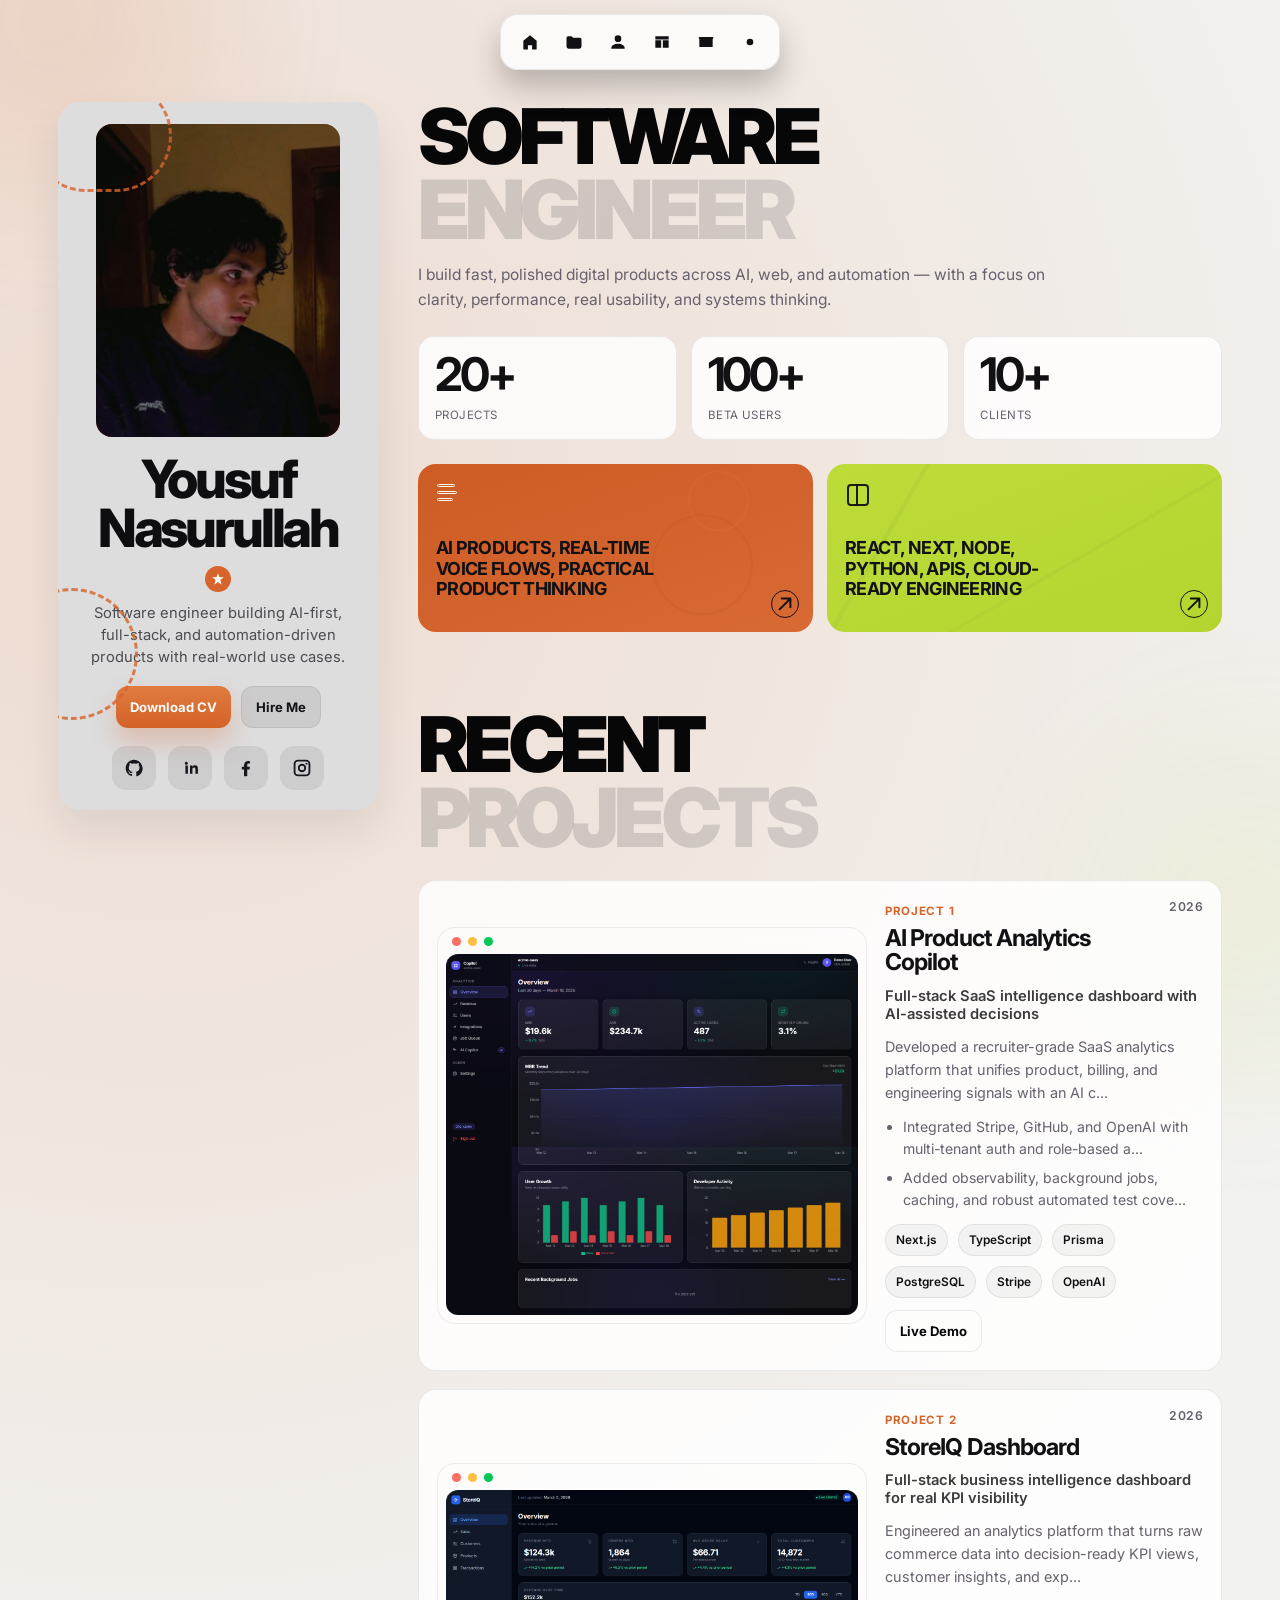
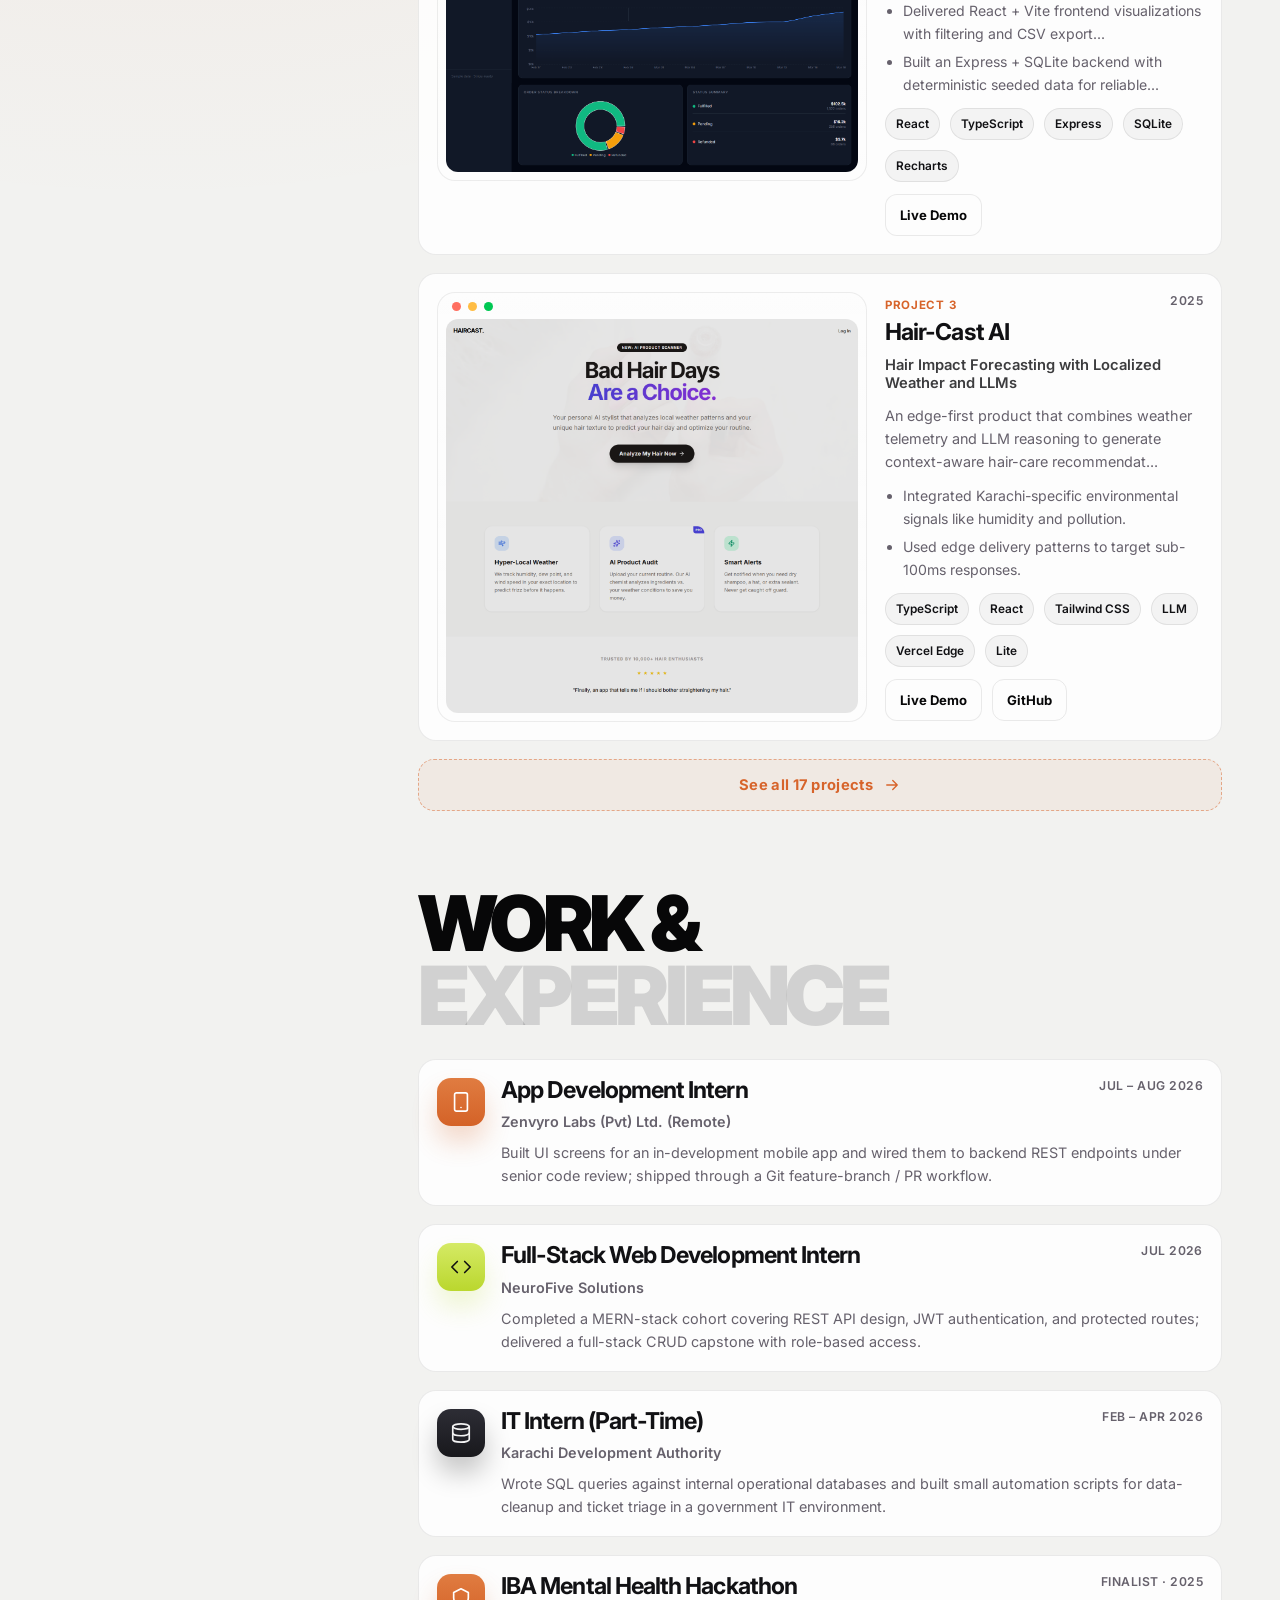
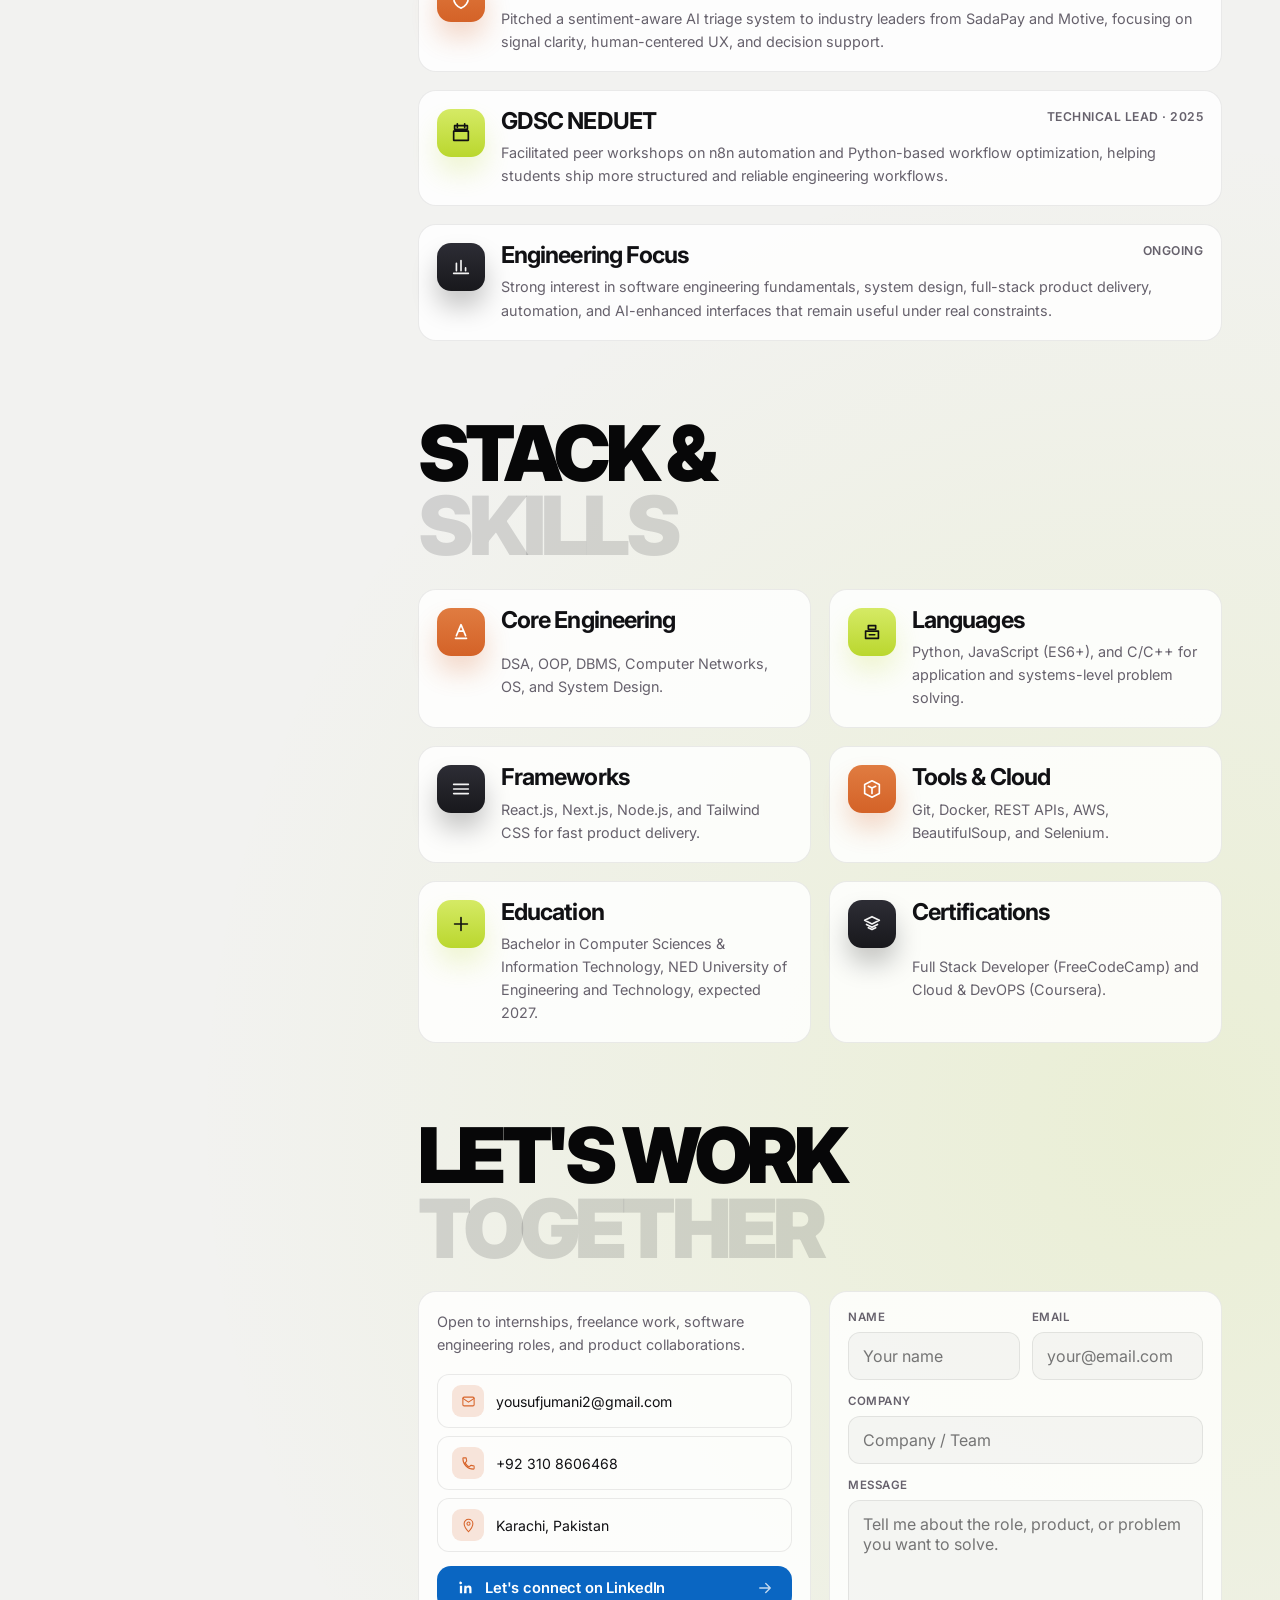
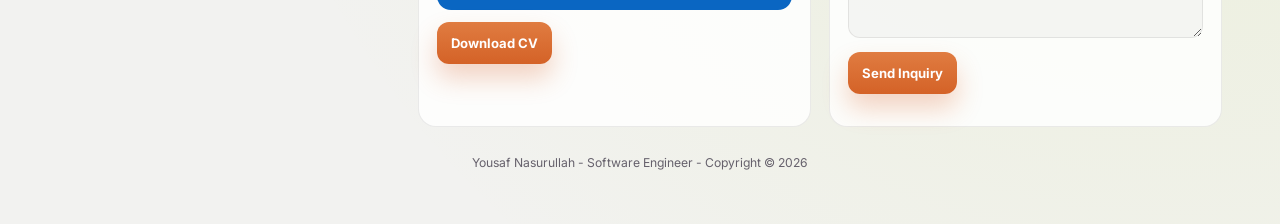
==== commit e88e0d89: "Add new internships to experience section" ====
--- a/index.html
+++ b/index.html
@@ -164,7 +164,37 @@
             <div class="experience-list refined-grid">
               <article class="experience-card lift-card">
                 <div class="icon-chip">
-                  <svg viewBox="0 0 24 24"><path d="M12 2 4 6v6c0 5 3.4 9.7 8 11 4.6-1.3 8-6 8-11V6z"/></svg>
+                  <svg viewBox="0 0 24 24" aria-hidden="true"><rect width="14" height="20" x="5" y="2" rx="2" ry="2"/><line x1="12" y1="18" x2="12.01" y2="18"/></svg>
+                </div>
+                <div>
+                  <div class="project-head"><h3>App Development Intern</h3><span>Jul – Aug 2026</span></div>
+                  <p class="project-subtitle">Zenvyro Labs (Pvt) Ltd. (Remote)</p>
+                  <p>Built UI screens for an in-development mobile app and wired them to backend REST endpoints under senior code review; shipped through a Git feature-branch / PR workflow.</p>
+                </div>
+              </article>
+              <article class="experience-card lift-card">
+                <div class="icon-chip alt-chip">
+                  <svg viewBox="0 0 24 24" aria-hidden="true"><polyline points="16 18 22 12 16 6"/><polyline points="8 6 2 12 8 18"/></svg>
+                </div>
+                <div>
+                  <div class="project-head"><h3>Full-Stack Web Development Intern</h3><span>Jul 2026</span></div>
+                  <p class="project-subtitle">NeuroFive Solutions</p>
+                  <p>Completed a MERN-stack cohort covering REST API design, JWT authentication, and protected routes; delivered a full-stack CRUD capstone with role-based access.</p>
+                </div>
+              </article>
+              <article class="experience-card lift-card">
+                <div class="icon-chip accent-chip">
+                  <svg viewBox="0 0 24 24" aria-hidden="true"><ellipse cx="12" cy="5" rx="9" ry="3"/><path d="M3 5v14c0 1.66 4 3 9 3s9-1.34 9-3V5"/><path d="M3 12c0 1.66 4 3 9 3s9-1.34 9-3"/></svg>
+                </div>
+                <div>
+                  <div class="project-head"><h3>IT Intern (Part-Time)</h3><span>Feb – Apr 2026</span></div>
+                  <p class="project-subtitle">Karachi Development Authority</p>
+                  <p>Wrote SQL queries against internal operational databases and built small automation scripts for data-cleanup and ticket triage in a government IT environment.</p>
+                </div>
+              </article>
+              <article class="experience-card lift-card">
+                <div class="icon-chip">
+                  <svg viewBox="0 0 24 24" aria-hidden="true"><path d="M12 2 4 6v6c0 5 3.4 9.7 8 11 4.6-1.3 8-6 8-11V6z"/></svg>
                 </div>
                 <div>
                   <div class="project-head"><h3>IBA Mental Health Hackathon</h3><span>Finalist · 2025</span></div>
@@ -173,7 +203,7 @@
               </article>
               <article class="experience-card lift-card">
                 <div class="icon-chip alt-chip">
-                  <svg viewBox="0 0 24 24"><path d="M5 4h14v4H5zM4 10h16v10H4zM8 2v4M16 2v4"/></svg>
+                  <svg viewBox="0 0 24 24" aria-hidden="true"><path d="M5 4h14v4H5zM4 10h16v10H4zM8 2v4M16 2v4"/></svg>
                 </div>
                 <div>
                   <div class="project-head"><h3>GDSC NEDUET</h3><span>Technical Lead · 2025</span></div>
@@ -182,7 +212,7 @@
               </article>
               <article class="experience-card lift-card">
                 <div class="icon-chip accent-chip">
-                  <svg viewBox="0 0 24 24"><path d="M4 19h16M7 16V8M12 16V5M17 16v-3"/></svg>
+                  <svg viewBox="0 0 24 24" aria-hidden="true"><path d="M4 19h16M7 16V8M12 16V5M17 16v-3"/></svg>
                 </div>
                 <div>
                   <div class="project-head"><h3>Engineering Focus</h3><span>Ongoing</span></div>
--- a/styles.css
+++ b/styles.css
@@ -716,6 +716,8 @@
   font-weight: 600;
   text-transform: uppercase;
   letter-spacing: 0.04em;
+  white-space: nowrap;
+  flex-shrink: 0;
 }
 
 .project-subtitle {
@@ -789,6 +791,12 @@
   grid-template-columns: auto 1fr;
   gap: 16px;
   padding: 18px;
+}
+
+.experience-card > div,
+.capability-card > div {
+  display: grid;
+  gap: 8px;
 }
 
 .icon-chip,
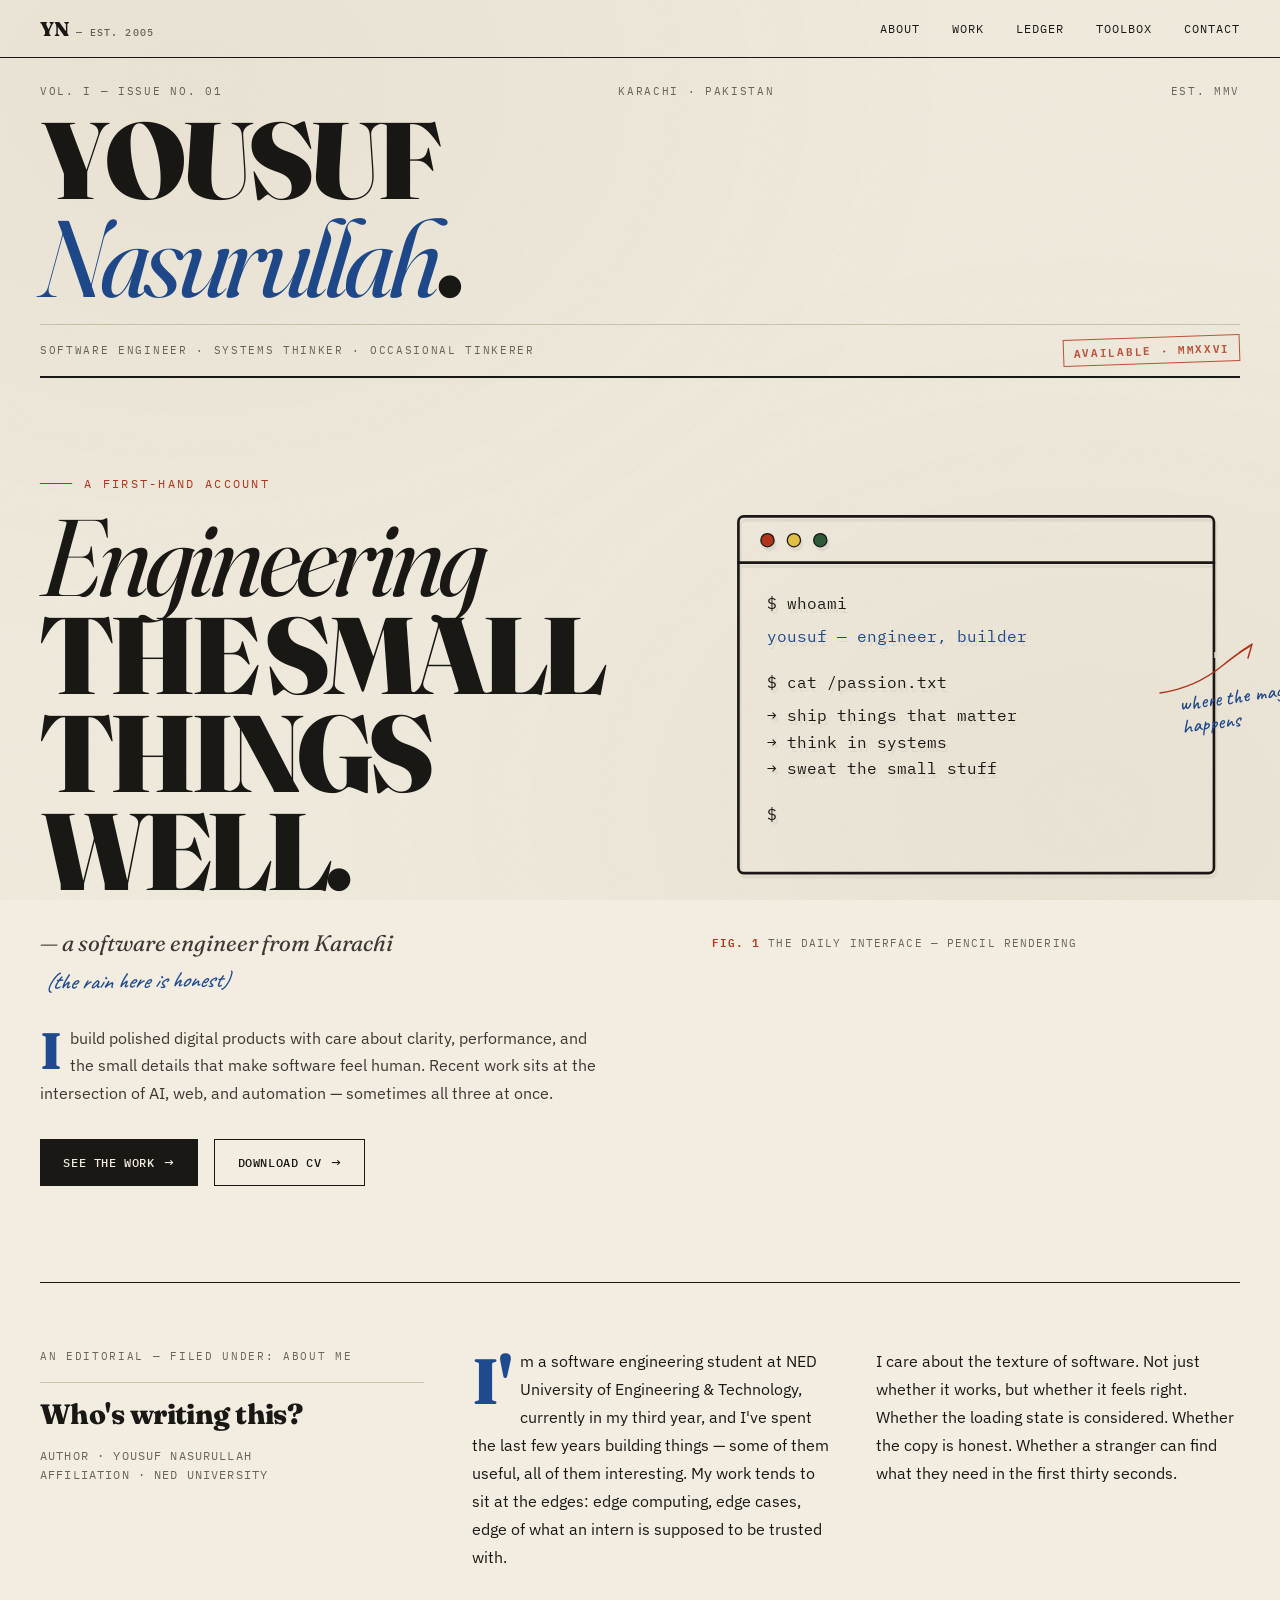
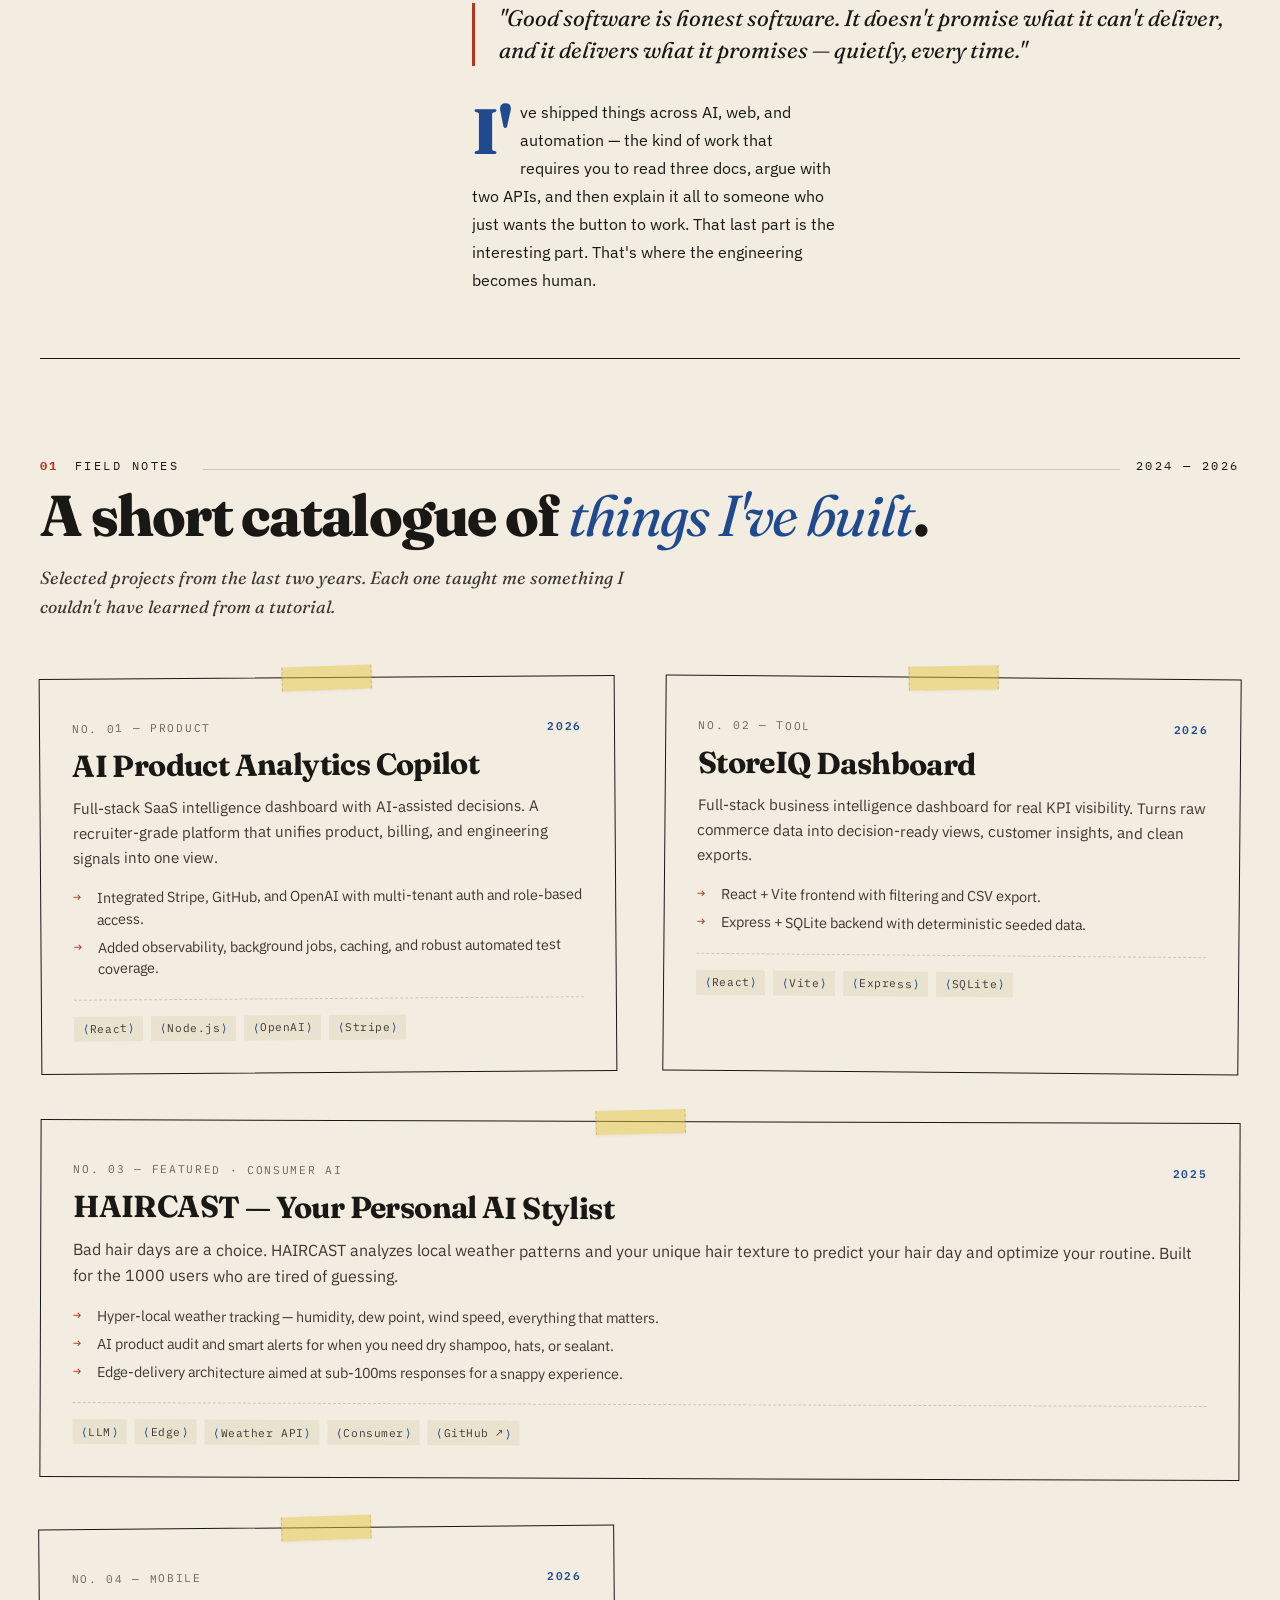
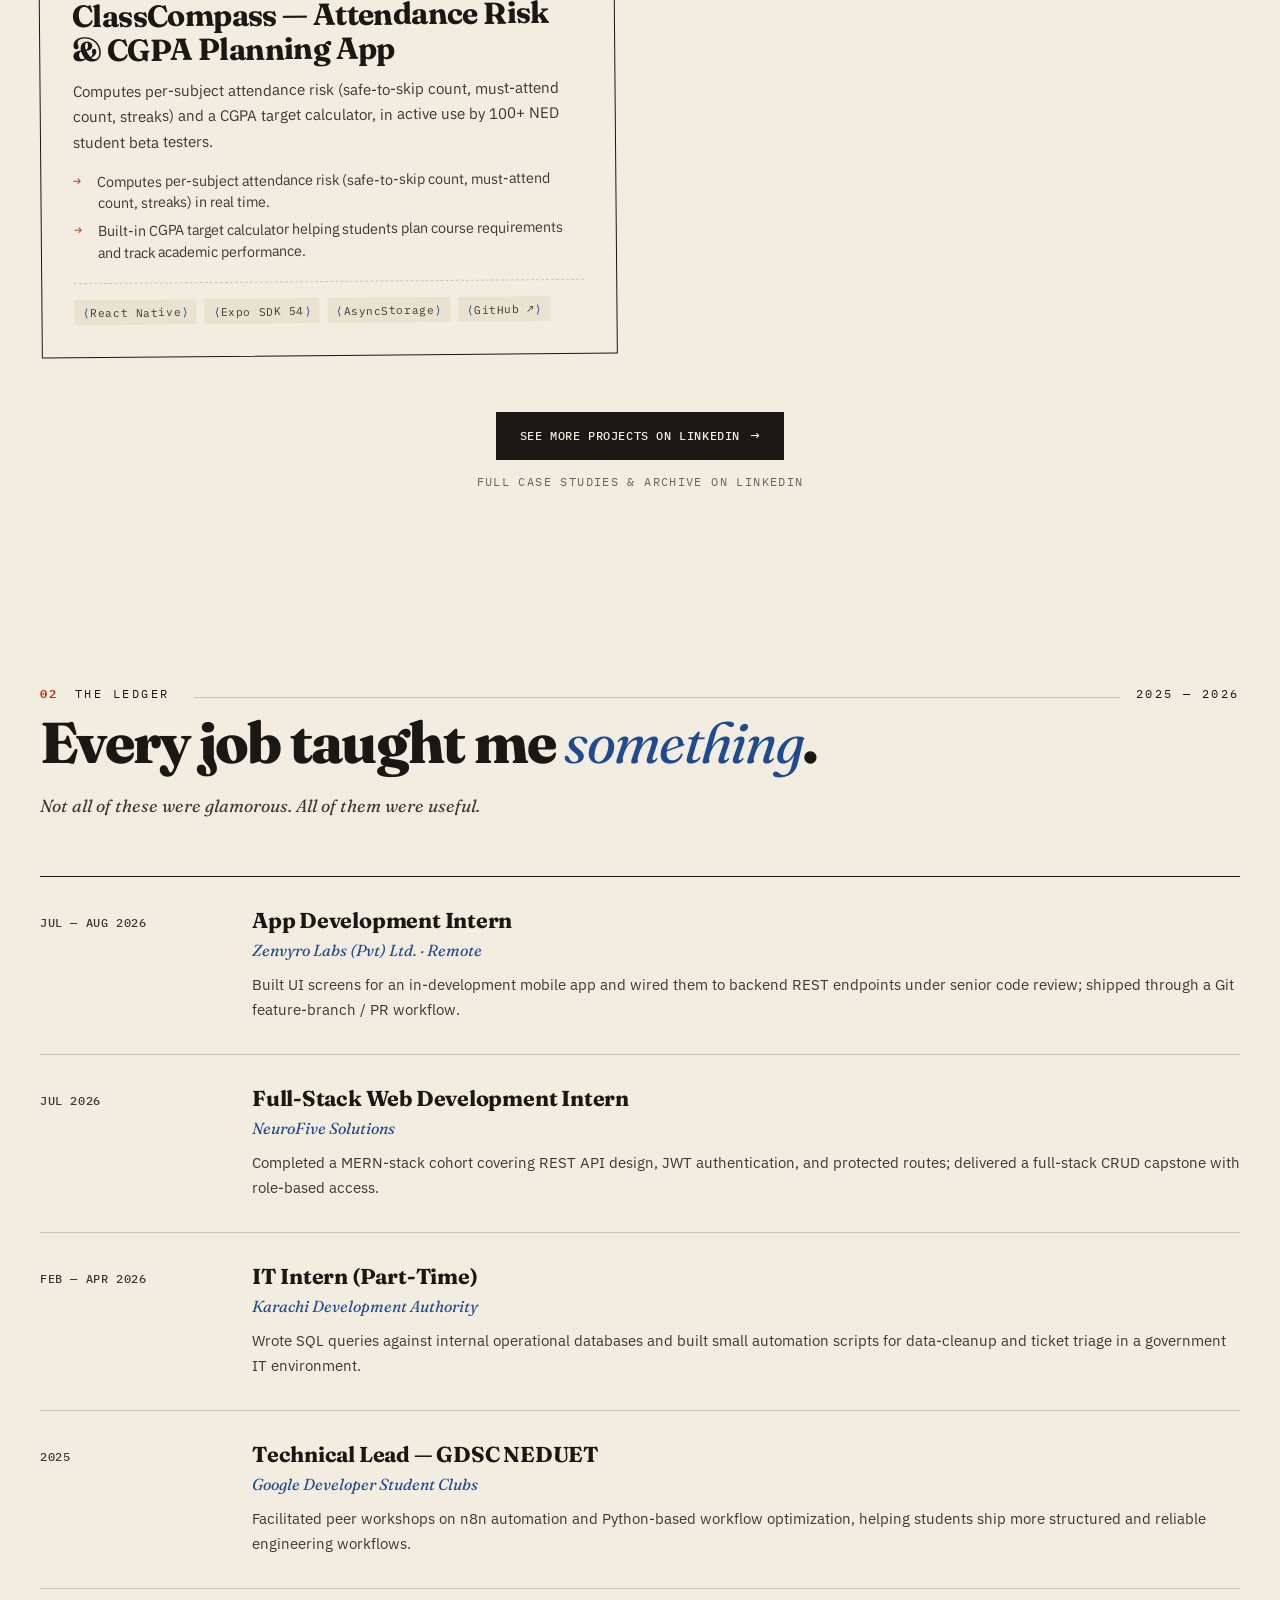
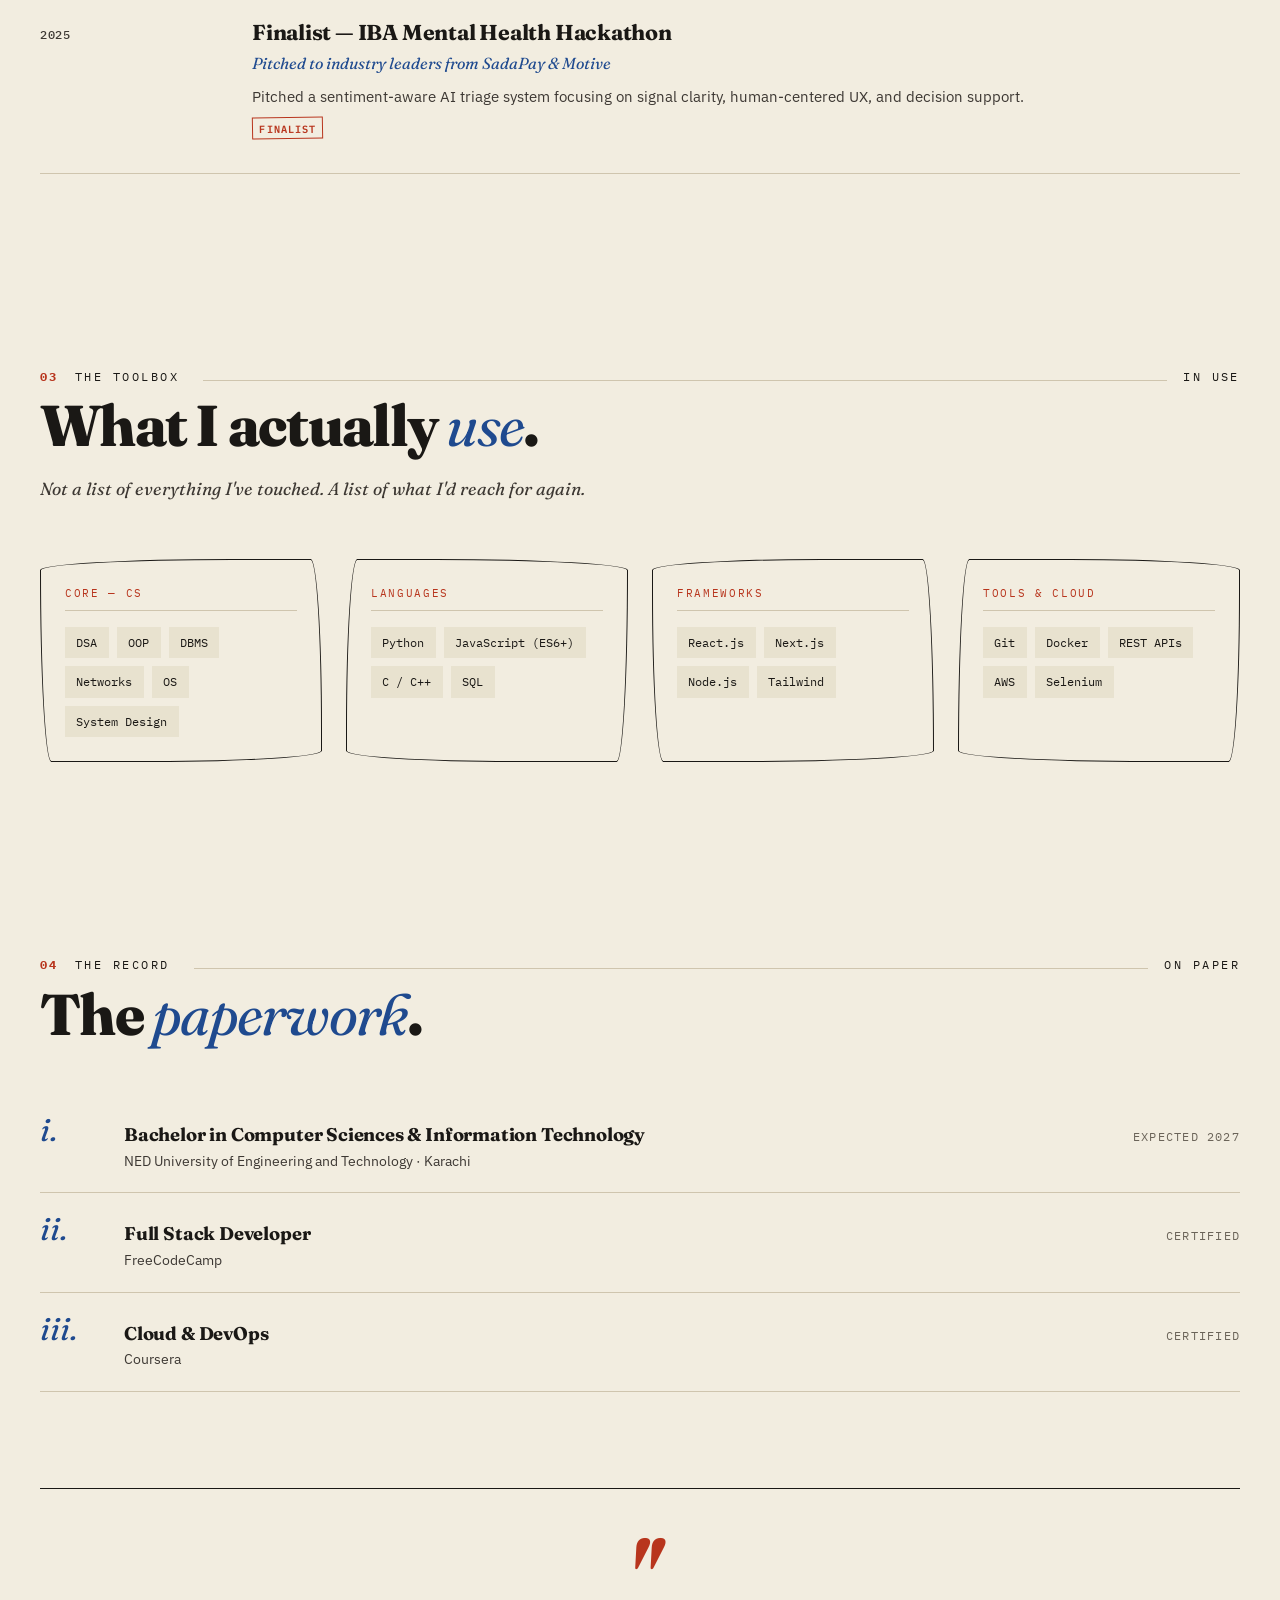
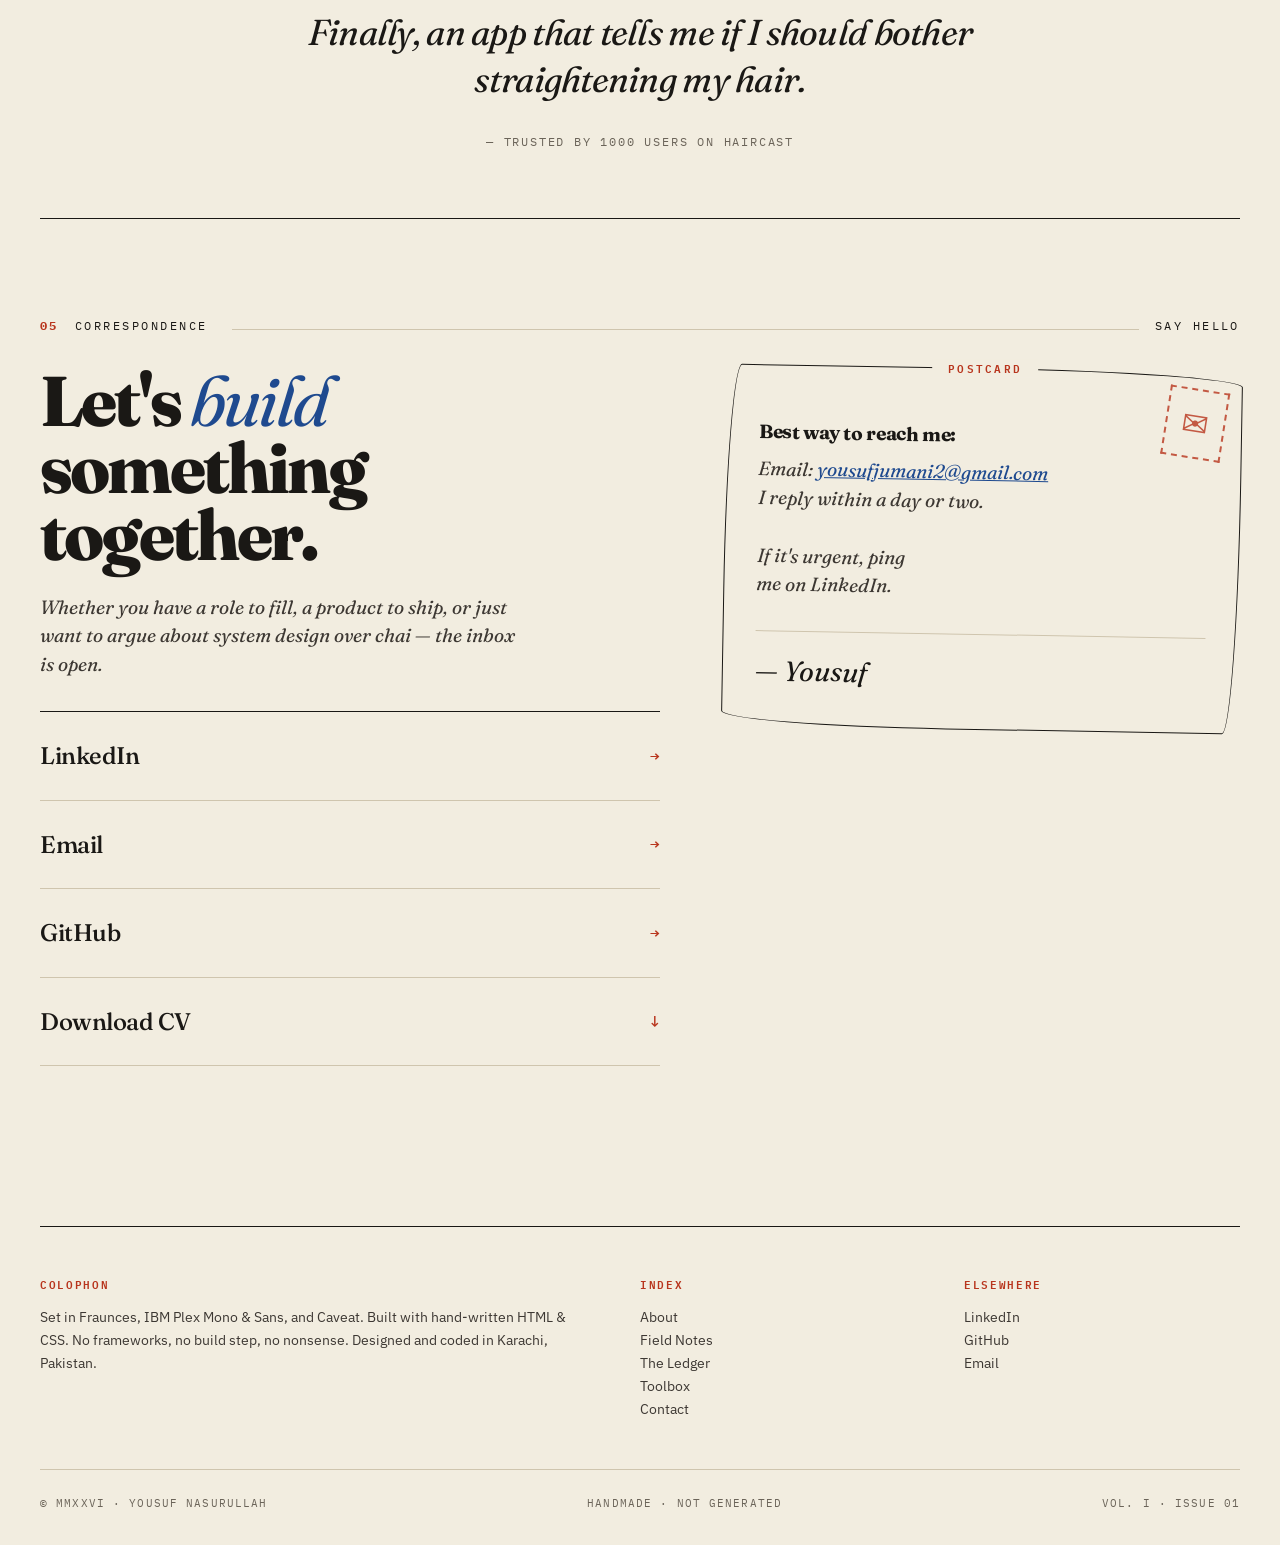
==== commit 9ae98b80: "Replace legacy portfolio with new editorial portfolio website" ====
--- a/index.html
+++ b/index.html
@@ -1,390 +1,1017 @@
 <!DOCTYPE html>
 <html lang="en">
-  <head>
-    <meta charset="UTF-8" />
-    <meta name="viewport" content="width=device-width, initial-scale=1.0" />
-    <title>Yousuf Nasurullah — Software Engineer</title>
-    <meta
-      name="description"
-      content="Portfolio of Yousuf Nasurullah, a software engineer building AI-first, full-stack, and automation-focused products from Karachi, Pakistan."
-    />
-    <meta name="theme-color" content="#050505" />
-    <meta property="og:type" content="website" />
-    <meta property="og:title" content="Yousuf Nasurullah — Software Engineer" />
-    <meta
-      property="og:description"
-      content="AI-first products, full-stack engineering, automation workflows, and practical software systems."
-    />
-    <meta property="og:image" content="assets/og-card.svg" />
-    <meta property="og:site_name" content="Yousuf Nasurullah Portfolio" />
-    <meta name="twitter:card" content="summary_large_image" />
-    <meta name="twitter:title" content="Yousuf Nasurullah — Software Engineer" />
-    <meta
-      name="twitter:description"
-      content="Portfolio of a software engineer building fast, useful products across AI, web, and automation."
-    />
-    <meta name="twitter:image" content="assets/og-card.svg" />
-    <link rel="preconnect" href="https://fonts.googleapis.com" />
-    <link rel="preconnect" href="https://fonts.gstatic.com" crossorigin />
-    <link
-      href="https://fonts.googleapis.com/css2?family=Inter:wght@400;500;600;700;800;900&display=swap"
-      rel="stylesheet"
-    />
-    <link rel="stylesheet" href="styles.css" />
-  </head>
-  <body>
-    <div class="page-shell">
-      <nav class="top-dock" aria-label="Primary navigation">
-        <a class="dock-btn" href="#home" data-label="Home" aria-label="Home">
-          <svg viewBox="0 0 24 24" aria-hidden="true"><path d="M4 10.5 12 4l8 6.5V20a1 1 0 0 1-1 1h-4.5v-5h-5v5H5a1 1 0 0 1-1-1z"/></svg>
-        </a>
-        <a class="dock-btn" href="#projects" data-label="Projects" aria-label="Projects">
-          <svg viewBox="0 0 24 24" aria-hidden="true"><path d="M3 7a2 2 0 0 1 2-2h4l2 2h8a2 2 0 0 1 2 2v8.5A2.5 2.5 0 0 1 18.5 20h-13A2.5 2.5 0 0 1 3 17.5z"/></svg>
-        </a>
-        <a class="dock-btn" href="#experience" data-label="Experience" aria-label="Experience">
-          <svg viewBox="0 0 24 24" aria-hidden="true"><path d="M12 12a4 4 0 1 0-4-4 4 4 0 0 0 4 4Zm0 2c-4.4 0-8 2.24-8 5v1h16v-1c0-2.76-3.6-5-8-5Z"/></svg>
-        </a>
-        <a class="dock-btn" href="#skills" data-label="Skills" aria-label="Skills">
-          <svg viewBox="0 0 24 24" aria-hidden="true"><path d="M4 5h16v4H4zM4 10h7v9H4zM13 10h7v9h-7z"/></svg>
-        </a>
-        <a class="dock-btn" href="#contact" data-label="Contact" aria-label="Contact">
-          <svg viewBox="0 0 24 24" aria-hidden="true"><path d="M4 6h16v12H4z"/><path d="m4 7 8 6 8-6" fill="none" stroke="currentColor" stroke-width="1.8" stroke-linecap="round" stroke-linejoin="round"/></svg>
-        </a>
-        <button class="dock-btn" id="theme-toggle" data-label="Theme" aria-label="Toggle theme" type="button">
-          <svg id="theme-icon" viewBox="0 0 24 24" aria-hidden="true"><path d="M20 14.2A7.7 7.7 0 0 1 9.8 4 8.6 8.6 0 1 0 20 14.2Z" /></svg>
-          <span id="theme-label" class="sr-only">Dark mode</span>
-        </button>
-        <!-- admin access via secret key sequence: type "admin" while not in a text field -->
-      </nav>
-
-      <main class="portfolio-layout" id="home">
-        <aside class="sidebar-column section-reveal delay-0">
-          <article class="profile-card card sticky-panel">
-            <span class="card-accent accent-top"></span>
-            <span class="card-accent accent-left"></span>
-            <div class="profile-photo-wrap">
-              <img id="profile-image" src="assets/avatar.svg" alt="Portrait placeholder for Yousuf Nasurullah" class="profile-photo" />
-            </div>
-            <div class="profile-body">
-              <h1>Yousuf Nasurullah</h1>
-              <div class="profile-badge" aria-hidden="true">
-                <svg viewBox="0 0 24 24"><path d="M12 2 9.5 9H2l6 4.4L5.7 22 12 17.2 18.3 22 16 13.4 22 9h-7.5z"/></svg>
-              </div>
-              <p id="profile-summary">
-                Software engineer building AI-first, full-stack, and automation-driven products with real-world utility.
-              </p>
-            </div>
-
-            <div class="profile-actions">
-              <a class="primary-btn" href="Yousaf_Nasurullah_CV.pdf" download>Download CV</a>
-              <a class="secondary-btn" href="#contact">Hire Me</a>
-            </div>
-
-            <div class="socials" aria-label="Social links">
-              <a id="social-github" href="#" target="_blank" rel="noreferrer" aria-label="GitHub">
-                <svg viewBox="0 0 24 24"><path d="M12 2C6.5 2 2 6.6 2 12.2c0 4.4 2.9 8.1 6.9 9.4.5.1.7-.2.7-.5v-1.9c-2.8.6-3.4-1.2-3.4-1.2-.4-1.2-1.1-1.5-1.1-1.5-.9-.6.1-.6.1-.6 1 .1 1.6 1.1 1.6 1.1.9 1.6 2.3 1.1 2.9.9.1-.7.4-1.1.6-1.4-2.2-.3-4.5-1.1-4.5-5.1 0-1.1.4-2 1-2.7-.1-.2-.4-1.3.1-2.8 0 0 .8-.3 2.8 1.1a9.3 9.3 0 0 1 5 0c1.9-1.4 2.8-1.1 2.8-1.1.6 1.5.2 2.6.1 2.8.6.7 1 1.6 1 2.7 0 4-2.3 4.8-4.5 5.1.4.3.7 1 .7 2v3c0 .3.2.6.7.5 4-1.3 6.9-5 6.9-9.4C22 6.6 17.5 2 12 2Z"/></svg>
-              </a>
-              <a id="social-linkedin" href="#" target="_blank" rel="noreferrer" aria-label="LinkedIn">
-                <svg viewBox="0 0 24 24"><path d="M6.5 9h3v10h-3zM8 4.5A1.8 1.8 0 1 0 8 8a1.8 1.8 0 0 0 0-3.5ZM12 9h2.9v1.4h.1a3.2 3.2 0 0 1 2.9-1.6c3.1 0 3.6 2 3.6 4.7V19h-3v-4.9c0-1.2 0-2.7-1.7-2.7s-1.9 1.3-1.9 2.6V19H12z"/></svg>
-              </a>
-              <a id="social-facebook" href="#" target="_blank" rel="noreferrer" aria-label="Facebook">
-                <svg viewBox="0 0 24 24"><path d="M13.5 22v-8.2h2.8l.4-3.3h-3.2V8.4c0-1 .3-1.7 1.8-1.7h1.5V3.8c-.7-.1-1.4-.2-2.1-.2-3.1 0-5.1 1.9-5.1 5.4v1.5H7v3.3h2.6V22z"/></svg>
-              </a>
-              <a id="social-instagram" href="#" target="_blank" rel="noreferrer" aria-label="Instagram">
-                <svg viewBox="0 0 24 24"><path d="M7 2h10a5 5 0 0 1 5 5v10a5 5 0 0 1-5 5H7a5 5 0 0 1-5-5V7a5 5 0 0 1 5-5Zm0 2.2A2.8 2.8 0 0 0 4.2 7v10A2.8 2.8 0 0 0 7 19.8h10a2.8 2.8 0 0 0 2.8-2.8V7A2.8 2.8 0 0 0 17 4.2Zm10.4 1.5a1.2 1.2 0 1 1-1.2 1.2 1.2 1.2 0 0 1 1.2-1.2ZM12 7a5 5 0 1 1-5 5 5 5 0 0 1 5-5Zm0 2.2A2.8 2.8 0 1 0 14.8 12 2.8 2.8 0 0 0 12 9.2Z"/></svg>
-              </a>
-            </div>
-          </article>
-        </aside>
-
-        <div class="content-column">
-          <section class="hero-copy section-reveal delay-1">
-            <div>
-              <p class="eyebrow">SOFTWARE</p>
-              <h2>ENGINEER</h2>
-              <p class="intro intro-wide">
-                I build fast, polished digital products across AI, web, and automation — with a focus on clarity, performance, real usability, and systems thinking.
-              </p>
-            </div>
-
-            <div class="stats-row stats-row-wide">
-              <div class="stat-card lift-card">
-                <strong>20+</strong>
-                <span>Projects</span>
-              </div>
-              <div class="stat-card lift-card">
-                <strong>100+</strong>
-                <span>Beta users</span>
-              </div>
-              <div class="stat-card lift-card">
-                <strong>10+</strong>
-                <span>Clients</span>
-              </div>
-            </div>
-
-            <div class="feature-grid feature-grid-wide">
-              <article class="feature-card feature-orange lift-card">
-                <div class="feature-icon stack-icon">
-                  <span></span><span></span><span></span>
-                </div>
-                <h3>AI products, real-time voice flows, practical product thinking</h3>
-                <a class="feature-arrow" href="#projects" aria-label="Jump to projects">
-                  <svg viewBox="0 0 24 24"><path d="M7 17 17 7M9 7h8v8"/></svg>
-                </a>
-              </article>
-              <article class="feature-card feature-lime lift-card">
-                <div class="feature-icon window-icon">
-                  <span></span><span></span>
-                </div>
-                <h3>React, Next, Node, Python, APIs, cloud-ready engineering</h3>
-                <a class="feature-arrow" href="#skills" aria-label="Jump to skills">
-                  <svg viewBox="0 0 24 24"><path d="M7 17 17 7M9 7h8v8"/></svg>
-                </a>
-              </article>
-            </div>
-          </section>
-
-          <section class="section-block section-reveal delay-2" id="projects">
-            <header class="section-heading">
-              <span>RECENT</span>
-              <h2>PROJECTS</h2>
-            </header>
-            <div class="projects-list" id="projects-list"></div>
-            <button class="see-all-btn" id="see-all-projects" type="button" hidden>
-              <span id="see-all-label">See all projects</span>
-              <svg viewBox="0 0 24 24" aria-hidden="true"><path d="M5 12h14m-6-6 6 6-6 6" stroke="currentColor" stroke-width="1.8" stroke-linecap="round" stroke-linejoin="round" fill="none"/></svg>
-            </button>
-          </section>
-
-          <section class="section-block section-reveal delay-3" id="experience">
-            <header class="section-heading">
-              <span>WORK &amp;</span>
-              <h2>EXPERIENCE</h2>
-            </header>
-            <div class="experience-list refined-grid">
-              <article class="experience-card lift-card">
-                <div class="icon-chip">
-                  <svg viewBox="0 0 24 24" aria-hidden="true"><rect width="14" height="20" x="5" y="2" rx="2" ry="2"/><line x1="12" y1="18" x2="12.01" y2="18"/></svg>
-                </div>
-                <div>
-                  <div class="project-head"><h3>App Development Intern</h3><span>Jul – Aug 2026</span></div>
-                  <p class="project-subtitle">Zenvyro Labs (Pvt) Ltd. (Remote)</p>
-                  <p>Built UI screens for an in-development mobile app and wired them to backend REST endpoints under senior code review; shipped through a Git feature-branch / PR workflow.</p>
-                </div>
-              </article>
-              <article class="experience-card lift-card">
-                <div class="icon-chip alt-chip">
-                  <svg viewBox="0 0 24 24" aria-hidden="true"><polyline points="16 18 22 12 16 6"/><polyline points="8 6 2 12 8 18"/></svg>
-                </div>
-                <div>
-                  <div class="project-head"><h3>Full-Stack Web Development Intern</h3><span>Jul 2026</span></div>
-                  <p class="project-subtitle">NeuroFive Solutions</p>
-                  <p>Completed a MERN-stack cohort covering REST API design, JWT authentication, and protected routes; delivered a full-stack CRUD capstone with role-based access.</p>
-                </div>
-              </article>
-              <article class="experience-card lift-card">
-                <div class="icon-chip accent-chip">
-                  <svg viewBox="0 0 24 24" aria-hidden="true"><ellipse cx="12" cy="5" rx="9" ry="3"/><path d="M3 5v14c0 1.66 4 3 9 3s9-1.34 9-3V5"/><path d="M3 12c0 1.66 4 3 9 3s9-1.34 9-3"/></svg>
-                </div>
-                <div>
-                  <div class="project-head"><h3>IT Intern (Part-Time)</h3><span>Feb – Apr 2026</span></div>
-                  <p class="project-subtitle">Karachi Development Authority</p>
-                  <p>Wrote SQL queries against internal operational databases and built small automation scripts for data-cleanup and ticket triage in a government IT environment.</p>
-                </div>
-              </article>
-              <article class="experience-card lift-card">
-                <div class="icon-chip">
-                  <svg viewBox="0 0 24 24" aria-hidden="true"><path d="M12 2 4 6v6c0 5 3.4 9.7 8 11 4.6-1.3 8-6 8-11V6z"/></svg>
-                </div>
-                <div>
-                  <div class="project-head"><h3>IBA Mental Health Hackathon</h3><span>Finalist · 2025</span></div>
-                  <p>Pitched a sentiment-aware AI triage system to industry leaders from SadaPay and Motive, focusing on signal clarity, human-centered UX, and decision support.</p>
-                </div>
-              </article>
-              <article class="experience-card lift-card">
-                <div class="icon-chip alt-chip">
-                  <svg viewBox="0 0 24 24" aria-hidden="true"><path d="M5 4h14v4H5zM4 10h16v10H4zM8 2v4M16 2v4"/></svg>
-                </div>
-                <div>
-                  <div class="project-head"><h3>GDSC NEDUET</h3><span>Technical Lead · 2025</span></div>
-                  <p>Facilitated peer workshops on n8n automation and Python-based workflow optimization, helping students ship more structured and reliable engineering workflows.</p>
-                </div>
-              </article>
-              <article class="experience-card lift-card">
-                <div class="icon-chip accent-chip">
-                  <svg viewBox="0 0 24 24" aria-hidden="true"><path d="M4 19h16M7 16V8M12 16V5M17 16v-3"/></svg>
-                </div>
-                <div>
-                  <div class="project-head"><h3>Engineering Focus</h3><span>Ongoing</span></div>
-                  <p>Strong interest in software engineering fundamentals, system design, full-stack product delivery, automation, and AI-enhanced interfaces that remain useful under real constraints.</p>
-                </div>
-              </article>
-            </div>
-          </section>
-
-          <section class="section-block section-reveal delay-4" id="skills">
-            <header class="section-heading">
-              <span>STACK &amp;</span>
-              <h2>SKILLS</h2>
-            </header>
-            <div class="skills-grid">
-              <article class="capability-card lift-card">
-                <div class="skill-icon">
-                  <svg viewBox="0 0 24 24"><path d="M6 19h12M7 16l5-12 5 12M9.2 11h5.6"/></svg>
-                </div>
-                <div>
-                  <h3>Core Engineering</h3>
-                  <p>DSA, OOP, DBMS, Computer Networks, OS, and System Design.</p>
-                </div>
-              </article>
-              <article class="capability-card lift-card">
-                <div class="skill-icon lime-icon">
-                  <svg viewBox="0 0 24 24"><path d="M8 5h8v4H8zM5 11h14v8H5zM9 15h6"/></svg>
-                </div>
-                <div>
-                  <h3>Languages</h3>
-                  <p>Python, JavaScript (ES6+), and C/C++ for application and systems-level problem solving.</p>
-                </div>
-              </article>
-              <article class="capability-card lift-card">
-                <div class="skill-icon orange-icon">
-                  <svg viewBox="0 0 24 24"><path d="M4 7h16M4 12h16M4 17h16"/></svg>
-                </div>
-                <div>
-                  <h3>Frameworks</h3>
-                  <p>React.js, Next.js, Node.js, and Tailwind CSS for fast product delivery.</p>
-                </div>
-              </article>
-              <article class="capability-card lift-card">
-                <div class="skill-icon">
-                  <svg viewBox="0 0 24 24"><path d="M12 3 4 7v10l8 4 8-4V7zM8 9l4 2 4-2M12 11v6"/></svg>
-                </div>
-                <div>
-                  <h3>Tools &amp; Cloud</h3>
-                  <p>Git, Docker, REST APIs, AWS, BeautifulSoup, and Selenium.</p>
-                </div>
-              </article>
-              <article class="capability-card lift-card">
-                <div class="skill-icon lime-icon">
-                  <svg viewBox="0 0 24 24"><path d="M5 12h14M12 5v14"/></svg>
-                </div>
-                <div>
-                  <h3>Education</h3>
-                  <p>Bachelor in Computer Sciences &amp; Information Technology, NED University of Engineering and Technology, expected 2027.</p>
-                </div>
-              </article>
-              <article class="capability-card lift-card">
-                <div class="skill-icon orange-icon">
-                  <svg viewBox="0 0 24 24"><path d="M4 8l8-4 8 4-8 4-8-4Zm2 4.5 6 3 6-3M8 16l4 2 4-2"/></svg>
-                </div>
-                <div>
-                  <h3>Certifications</h3>
-                  <p>Full Stack Developer (FreeCodeCamp) and Cloud &amp; DevOPS (Coursera).</p>
-                </div>
-              </article>
-            </div>
-          </section>
-
-          <section class="section-block contact-block section-reveal delay-4" id="contact">
-            <header class="section-heading contact-heading">
-              <span>LET'S WORK</span>
-              <h2>TOGETHER</h2>
-            </header>
-            <div class="contact-layout">
-              <div class="contact-panel lift-card">
-                <p>
-                  Open to internships, freelance work, software engineering roles, and product collaborations.
-                </p>
-                <div class="contact-links">
-                  <a class="contact-link-row" href="mailto:yousufjumani2@gmail.com">
-                    <span class="contact-link-icon">
-                      <svg viewBox="0 0 24 24" aria-hidden="true"><rect x="3" y="5" width="18" height="14" rx="2" fill="none" stroke="currentColor" stroke-width="1.7"/><path d="m3 7 9 6 9-6" stroke="currentColor" stroke-width="1.7" stroke-linecap="round" fill="none"/></svg>
-                    </span>
-                    <span>yousufjumani2@gmail.com</span>
-                  </a>
-                  <a class="contact-link-row" href="tel:+923108606468">
-                    <span class="contact-link-icon">
-                      <svg viewBox="0 0 24 24" aria-hidden="true"><path d="M6.6 10.8a15.1 15.1 0 0 0 6.6 6.6l2.2-2.2a1 1 0 0 1 1-.2c1.1.4 2.3.6 3.6.6a1 1 0 0 1 1 1V20a1 1 0 0 1-1 1A17 17 0 0 1 3 4a1 1 0 0 1 1-1h3.5a1 1 0 0 1 1 1c0 1.3.2 2.5.6 3.6a1 1 0 0 1-.2 1Z" fill="none" stroke="currentColor" stroke-width="1.7" stroke-linecap="round" stroke-linejoin="round"/></svg>
-                    </span>
-                    <span>+92 310 8606468</span>
-                  </a>
-                  <div class="contact-link-row contact-link-static">
-                    <span class="contact-link-icon">
-                      <svg viewBox="0 0 24 24" aria-hidden="true"><path d="M12 2a7 7 0 0 1 7 7c0 5-7 13-7 13S5 14 5 9a7 7 0 0 1 7-7Z" fill="none" stroke="currentColor" stroke-width="1.7"/><circle cx="12" cy="9" r="2.5" fill="none" stroke="currentColor" stroke-width="1.7"/></svg>
-                    </span>
-                    <span>Karachi, Pakistan</span>
-                  </div>
-                </div>
-                <a id="contact-linkedin" class="linkedin-cta" href="#" target="_blank" rel="noreferrer">
-                  <svg viewBox="0 0 24 24" aria-hidden="true"><path d="M6.5 9h3v10h-3zm1.5-5.5A1.8 1.8 0 1 0 8 7a1.8 1.8 0 0 0 0-3.5zm4.5 5.5h2.9v1.4h.1a3.2 3.2 0 0 1 2.9-1.6c3.1 0 3.6 2 3.6 4.7V19h-3v-4.9c0-1.2 0-2.7-1.7-2.7s-1.9 1.3-1.9 2.6V19H12z" fill="currentColor"/></svg>
-                  <span>Let's connect on LinkedIn</span>
-                  <svg class="arrow-icon" viewBox="0 0 24 24" aria-hidden="true"><path d="M5 12h14m-6-6 6 6-6 6" stroke="currentColor" stroke-width="1.8" stroke-linecap="round" stroke-linejoin="round" fill="none"/></svg>
-                </a>
-                <a class="primary-btn inline-btn" href="Yousaf_Nasurullah_CV.pdf" download>Download CV</a>
-              </div>
-
-              <form class="contact-form lift-card" id="contact-form">
-                <div class="form-row two-col">
-                  <label>
-                    <span>Name</span>
-                    <input id="contact-name" type="text" placeholder="Your name" required />
-                  </label>
-                  <label>
-                    <span>Email</span>
-                    <input id="contact-email" type="email" placeholder="your@email.com" required />
-                  </label>
-                </div>
-                <div class="form-row">
-                  <label>
-                    <span>Company</span>
-                    <input id="contact-company" type="text" placeholder="Company / Team" />
-                  </label>
-                </div>
-                <div class="form-row">
-                  <label>
-                    <span>Message</span>
-                    <textarea id="contact-message" placeholder="Tell me about the role, product, or problem you want to solve." required></textarea>
-                  </label>
-                </div>
-                <button class="primary-btn submit-btn" type="submit">Send Inquiry</button>
-                <p class="form-status" id="contact-status"></p>
-              </form>
-            </div>
-          </section>
-        </div>
-      </main>
-
-      <footer class="page-footer">
-        <p>Yousaf Nasurullah - Software Engineer  - Copyright © 2026</p>
-      </footer>
-    </div>
-
-    <div class="library-overlay" id="library-overlay" hidden>
-      <div class="library-panel">
-        <div class="library-header">
-          <div>
-            <p class="library-eyebrow">ALL WORK</p>
-            <h2 class="library-title">Project Library</h2>
+<head>
+<meta charset="UTF-8">
+<meta name="viewport" content="width=device-width, initial-scale=1.0">
+<title>Yousuf Nasurullah · Software Engineer</title>
+
+<link rel="preconnect" href="https://fonts.googleapis.com">
+<link rel="preconnect" href="https://fonts.gstatic.com" crossorigin>
+<link href="https://fonts.googleapis.com/css2?family=Fraunces:ital,opsz,wght@0,9..144,300..900;1,9..144,300..900&family=IBM+Plex+Mono:wght@400;500;600&family=IBM+Plex+Sans:ital,wght@0,300;0,400;0,500;0,600;1,400&family=Caveat:wght@400;500;600;700&display=swap" rel="stylesheet">
+
+<style>
+:root {
+  --paper: #f2ede0;
+  --paper-dark: #e8e2cf;
+  --ink: #1a1815;
+  --ink-soft: #3d3833;
+  --blue: #1f4a8f;
+  --red: #b8351d;
+  --yellow: #e8c547;
+  --green: #2f5d3a;
+  --gray: #6b6459;
+  --rule: #cfc5ae;
+}
+
+*, *::before, *::after { margin: 0; padding: 0; box-sizing: border-box; }
+
+html { scroll-behavior: smooth; scroll-padding-top: 2rem; }
+
+body {
+  font-family: 'IBM Plex Sans', system-ui, sans-serif;
+  background-color: var(--paper);
+  color: var(--ink);
+  font-size: 17px;
+  line-height: 1.65;
+  overflow-x: hidden;
+  -webkit-font-smoothing: antialiased;
+}
+
+/* Subtle paper grain overlay */
+body::before {
+  content: '';
+  position: fixed;
+  inset: 0;
+  pointer-events: none;
+  z-index: 100;
+  background-image:
+    radial-gradient(ellipse at 15% 10%, rgba(140,110,60,0.05) 0%, transparent 50%),
+    radial-gradient(ellipse at 85% 90%, rgba(140,110,60,0.05) 0%, transparent 50%),
+    url("data:image/svg+xml,%3Csvg xmlns='http://www.w3.org/2000/svg' width='300' height='300'%3E%3Cfilter id='n'%3E%3CfeTurbulence type='fractalNoise' baseFrequency='0.85' numOctaves='2' stitchTiles='stitch'/%3E%3CfeColorMatrix values='0 0 0 0 0.1 0 0 0 0 0.08 0 0 0 0 0.05 0 0 0 0.05 0'/%3E%3C/filter%3E%3Crect width='100%25' height='100%25' filter='url(%23n)'/%3E%3C/svg%3E");
+  mix-blend-mode: multiply;
+}
+
+h1, h2, h3, h4 { font-family: 'Fraunces', serif; font-weight: 700; line-height: 1.1; letter-spacing: -0.02em; }
+h1 { font-size: clamp(3rem, 10vw, 8rem); }
+h2 { font-size: clamp(2.25rem, 5vw, 3.5rem); }
+h3 { font-size: clamp(1.4rem, 2.5vw, 1.9rem); }
+a { color: inherit; text-decoration: none; }
+
+.hand { font-family: 'Caveat', cursive; font-weight: 500; color: var(--blue); }
+.mono { font-family: 'IBM Plex Mono', monospace; }
+
+.container { width: min(100% - 3rem, 1200px); margin-inline: auto; position: relative; }
+section { padding: 6rem 0; position: relative; }
+
+/* Nav */
+nav.top-nav {
+  position: sticky; top: 0; z-index: 50;
+  background: var(--paper);
+  border-bottom: 1.5px solid var(--ink);
+  padding: 0.75rem 0;
+}
+nav.top-nav .container { display: flex; justify-content: space-between; align-items: center; }
+
+.logo-mark {
+  font-family: 'Fraunces', serif; font-weight: 800; font-size: 1.25rem;
+  letter-spacing: -0.02em; display: flex; align-items: baseline; gap: 0.5rem;
+}
+.logo-mark small {
+  font-family: 'IBM Plex Mono', monospace; font-size: 0.65rem; font-weight: 500;
+  color: var(--gray); text-transform: uppercase; letter-spacing: 0.1em;
+}
+
+.nav-links { display: flex; gap: 2rem; list-style: none; font-family: 'IBM Plex Mono', monospace;
+  font-size: 0.78rem; text-transform: uppercase; letter-spacing: 0.08em; }
+.nav-links a { position: relative; padding: 0.25rem 0; transition: color 0.2s; }
+.nav-links a:hover { color: var(--blue); }
+
+/* Masthead */
+.masthead { border-bottom: 2px solid var(--ink); padding: 1.5rem 0 0.75rem; margin-bottom: 4rem; }
+.masthead-meta {
+  display: flex; justify-content: space-between;
+  font-family: 'IBM Plex Mono', monospace; font-size: 0.7rem;
+  letter-spacing: 0.15em; text-transform: uppercase; color: var(--gray);
+  margin-bottom: 0.75rem; flex-wrap: wrap; gap: 1rem;
+}
+.masthead-title {
+  font-family: 'Fraunces', serif;
+  font-size: clamp(2.75rem, 8.5vw, 7rem);
+  font-weight: 900;
+  letter-spacing: -0.05em;
+  line-height: 0.9;
+  text-transform: uppercase;
+  margin-bottom: 1rem;
+  font-variation-settings: "opsz" 144;
+}
+.masthead-title .italic { font-style: italic; font-weight: 400; color: var(--blue); text-transform: none; }
+.masthead-bottom {
+  display: flex; justify-content: space-between; align-items: center;
+  padding-top: 0.75rem; border-top: 1px solid var(--rule);
+  font-family: 'IBM Plex Mono', monospace; font-size: 0.7rem;
+  letter-spacing: 0.15em; text-transform: uppercase; color: var(--gray);
+  flex-wrap: wrap; gap: 1rem;
+}
+.masthead-bottom .stamp {
+  color: var(--red); border: 1.5px solid var(--red);
+  padding: 0.2rem 0.6rem; font-weight: 600; transform: rotate(-2deg); opacity: 0.85;
+}
+
+/* Hero */
+.hero { padding: 2rem 0 6rem; }
+.hero-grid { display: grid; grid-template-columns: 1.15fr 1fr; gap: 4rem; align-items: start; }
+
+.hero-left .eyebrow {
+  font-family: 'IBM Plex Mono', monospace; font-size: 0.72rem;
+  letter-spacing: 0.2em; text-transform: uppercase; color: var(--red);
+  margin-bottom: 1rem; display: flex; align-items: center; gap: 0.75rem;
+}
+.hero-left .eyebrow::before { content: ''; width: 32px; height: 1.5px; background: var(--red); }
+
+.hero-title {
+  font-family: 'Fraunces', serif;
+  font-size: clamp(3.5rem, 8.5vw, 7rem);
+  font-weight: 800; line-height: 0.9;
+  letter-spacing: -0.045em; margin-bottom: 1.5rem;
+  position: relative;
+}
+.hero-title .line-1 { display: block; font-style: italic; font-weight: 400; }
+.hero-title .line-2 { display: block; font-weight: 900; text-transform: uppercase; letter-spacing: -0.05em; }
+
+.hero-subtitle {
+  font-family: 'Fraunces', serif; font-size: clamp(1.15rem, 1.8vw, 1.4rem);
+  font-style: italic; font-weight: 400; color: var(--ink-soft);
+  margin-bottom: 1.5rem; max-width: 540px;
+}
+.hero-subtitle .hand {
+  font-size: 1.4rem; display: inline-block;
+  transform: rotate(-1deg); margin-left: 0.3rem;
+}
+
+.hero-body {
+  font-size: 1.02rem; color: var(--ink-soft);
+  max-width: 560px; margin-bottom: 2rem; line-height: 1.7;
+}
+.hero-body::first-letter {
+  font-family: 'Fraunces', serif; font-size: 3.2rem; float: left;
+  line-height: 0.85; padding-right: 0.5rem; padding-top: 0.3rem;
+  font-weight: 800; color: var(--blue);
+}
+
+.hero-actions { display: flex; gap: 1rem; flex-wrap: wrap; align-items: center; }
+.btn {
+  display: inline-flex; align-items: center; gap: 0.6rem;
+  padding: 0.8rem 1.4rem;
+  font-family: 'IBM Plex Mono', monospace; font-size: 0.75rem;
+  font-weight: 500; letter-spacing: 0.05em; text-transform: uppercase;
+  border: 1.5px solid var(--ink); background: transparent;
+  color: var(--ink); cursor: pointer;
+  transition: all 0.2s; position: relative;
+}
+.btn::after { content: '→'; font-family: 'IBM Plex Sans', sans-serif; transition: transform 0.2s; }
+.btn:hover { background: var(--ink); color: var(--paper); }
+.btn:hover::after { transform: translateX(3px); }
+.btn-primary { background: var(--ink); color: var(--paper); }
+.btn-primary:hover { background: var(--blue); border-color: var(--blue); }
+
+.hero-right { position: relative; padding-top: 1rem; }
+.sketch-figure { position: relative; }
+.terminal-sketch { width: 100%; height: auto; filter: drop-shadow(2px 4px 0 rgba(26,24,21,0.06)); }
+
+.figure-caption {
+  font-family: 'IBM Plex Mono', monospace; font-size: 0.7rem;
+  letter-spacing: 0.1em; text-transform: uppercase; color: var(--gray);
+  margin-top: 0.75rem; display: flex; gap: 0.5rem; align-items: baseline;
+}
+.figure-caption .fig-label { color: var(--red); font-weight: 600; }
+
+.annotation {
+  position: absolute;
+  font-family: 'Caveat', cursive; font-size: 1.3rem;
+  color: var(--blue); line-height: 1.1; font-weight: 500;
+}
+
+/* Section headings */
+.section-marker {
+  display: flex; align-items: baseline; gap: 1rem;
+  margin-bottom: 0.5rem;
+  font-family: 'IBM Plex Mono', monospace; font-size: 0.78rem;
+  letter-spacing: 0.2em; text-transform: uppercase;
+}
+.section-marker .num { font-weight: 700; color: var(--red); }
+.section-marker .bar { flex: 1; height: 1px; background: var(--rule); margin-left: 0.5rem; }
+.section-title {
+  font-size: clamp(2.25rem, 4.5vw, 3.8rem);
+  margin-bottom: 1rem; font-weight: 800; letter-spacing: -0.03em;
+}
+.section-desc {
+  font-family: 'Fraunces', serif; font-style: italic;
+  font-size: 1.1rem; color: var(--ink-soft);
+  max-width: 620px; margin-bottom: 3.5rem;
+}
+
+/* Editorial / About */
+.editorial {
+  border-top: 1.5px solid var(--ink);
+  border-bottom: 1.5px solid var(--ink);
+  padding: 4rem 0;
+}
+.editorial-grid { display: grid; grid-template-columns: 1fr 2fr; gap: 3rem; align-items: start; }
+.editorial-meta h2 { font-size: 1.75rem; font-weight: 800; letter-spacing: -0.02em; margin-bottom: 1rem; }
+.editorial-meta .dateline {
+  font-family: 'IBM Plex Mono', monospace; font-size: 0.7rem;
+  letter-spacing: 0.15em; text-transform: uppercase; color: var(--gray);
+  margin-bottom: 1rem; padding-bottom: 1rem; border-bottom: 1px solid var(--rule);
+}
+.editorial-body { columns: 2; column-gap: 2.5rem; font-size: 1rem; line-height: 1.75; }
+.editorial-body p { margin-bottom: 1rem; break-inside: avoid; }
+.editorial-body p:first-of-type::first-letter {
+  font-family: 'Fraunces', serif; font-size: 4rem; float: left;
+  line-height: 0.85; padding-right: 0.5rem; padding-top: 0.4rem;
+  font-weight: 800; color: var(--blue);
+}
+.pull-quote {
+  border-left: 3px solid var(--red); padding-left: 1.5rem;
+  margin: 2rem 0; font-family: 'Fraunces', serif;
+  font-style: italic; font-size: 1.4rem; line-height: 1.4;
+  color: var(--ink); break-inside: avoid;
+}
+
+/* Field notes / Projects */
+.projects-grid { display: grid; grid-template-columns: repeat(2, 1fr); gap: 3rem; }
+.project-card {
+  position: relative; background: var(--paper);
+  border: 1.5px solid var(--ink); padding: 2.5rem 2rem 2rem;
+  transition: transform 0.35s cubic-bezier(0.34, 1.56, 0.64, 1), box-shadow 0.3s;
+}
+.project-card:nth-child(1) { transform: rotate(-0.4deg); }
+.project-card:nth-child(2) { transform: rotate(0.5deg); }
+.project-card:nth-child(3) { transform: rotate(0.2deg); }
+.project-card:nth-child(4) { transform: rotate(-0.5deg); }
+.project-card:hover {
+  transform: translateY(-4px) rotate(0deg);
+  box-shadow: 0 2px 6px rgba(26,24,21,0.1), 0 16px 40px rgba(26,24,21,0.09);
+}
+.project-card.featured { grid-column: span 2; }
+.project-card .tape {
+  position: absolute; top: -12px; left: 50%;
+  transform: translateX(-50%) rotate(-1.5deg);
+  width: 90px; height: 24px;
+  background: rgba(232,197,71,0.5);
+  border-left: 1px dashed rgba(26,24,21,0.15);
+  border-right: 1px dashed rgba(26,24,21,0.15);
+  box-shadow: 0 1px 3px rgba(0,0,0,0.05);
+  transition: transform 0.25s;
+}
+.project-card:hover .tape { transform: translateX(-50%) rotate(-2.5deg) translateY(-2px); }
+.project-label {
+  font-family: 'IBM Plex Mono', monospace; font-size: 0.7rem;
+  letter-spacing: 0.15em; text-transform: uppercase; color: var(--gray);
+  margin-bottom: 0.75rem; display: flex; justify-content: space-between; align-items: center;
+}
+.project-label .year { color: var(--blue); font-weight: 600; }
+.project-card h3 { margin-bottom: 0.75rem; font-weight: 700; letter-spacing: -0.02em; }
+.project-card .desc { font-size: 0.95rem; color: var(--ink-soft); margin-bottom: 1rem; line-height: 1.65; }
+.project-card ul { list-style: none; margin-bottom: 1.25rem; }
+.project-card li {
+  font-size: 0.9rem; color: var(--ink-soft);
+  padding-left: 1.5rem; position: relative;
+  margin-bottom: 0.4rem; line-height: 1.5;
+}
+.project-card li::before {
+  content: '→'; position: absolute; left: 0;
+  color: var(--red); font-family: 'IBM Plex Mono', monospace; font-size: 0.85rem;
+}
+.project-tags {
+  display: flex; flex-wrap: wrap; gap: 0.5rem;
+  padding-top: 1rem; border-top: 1px dashed var(--rule);
+}
+.project-tag {
+  font-family: 'IBM Plex Mono', monospace; font-size: 0.7rem;
+  letter-spacing: 0.05em; padding: 0.2rem 0.6rem;
+  background: var(--paper-dark); color: var(--ink-soft);
+}
+.project-tag::before { content: '⟨'; margin-right: 0.15em; color: var(--blue); }
+.project-tag::after { content: '⟩'; margin-left: 0.15em; color: var(--blue); }
+
+/* Ledger / Experience */
+.ledger { border-top: 1.5px solid var(--ink); }
+.ledger-entry {
+  display: grid; grid-template-columns: 180px 1fr; gap: 2rem;
+  padding: 2rem 0; border-bottom: 1px solid var(--rule);
+  position: relative; transition: background 0.2s;
+}
+.ledger-entry:hover { background: rgba(232,197,71,0.08); }
+.ledger-date {
+  font-family: 'IBM Plex Mono', monospace; font-size: 0.78rem;
+  letter-spacing: 0.05em; color: var(--ink-soft);
+  font-weight: 500; text-transform: uppercase; padding-top: 0.2rem;
+}
+.ledger-content h3 { font-size: 1.35rem; margin-bottom: 0.3rem; font-weight: 700; letter-spacing: -0.01em; }
+.ledger-content .role {
+  font-family: 'Fraunces', serif; font-style: italic;
+  color: var(--blue); font-size: 1rem; margin-bottom: 0.5rem;
+}
+.ledger-content p { font-size: 0.95rem; color: var(--ink-soft); line-height: 1.65; }
+.ledger-content .badge {
+  display: inline-block; font-family: 'IBM Plex Mono', monospace;
+  font-size: 0.65rem; letter-spacing: 0.1em; text-transform: uppercase;
+  color: var(--red); border: 1px solid var(--red);
+  padding: 0.1rem 0.4rem; margin-top: 0.5rem;
+  transform: rotate(-1deg); font-weight: 600;
+}
+
+/* Toolbox */
+.toolbox { display: grid; grid-template-columns: repeat(4, 1fr); gap: 1.5rem; }
+.tool-group {
+  position: relative; padding: 1.5rem;
+  border: 1.5px solid var(--ink); background: var(--paper);
+  transition: transform 0.2s;
+}
+.tool-group:nth-child(1) { border-radius: 255px 15px 225px 15px / 15px 225px 15px 255px; }
+.tool-group:nth-child(2) { border-radius: 15px 255px 15px 225px / 225px 15px 255px 15px; }
+.tool-group:nth-child(3) { border-radius: 225px 15px 255px 15px / 15px 255px 15px 225px; }
+.tool-group:nth-child(4) { border-radius: 15px 225px 15px 255px / 255px 15px 225px 15px; }
+.tool-group:hover { transform: rotate(-1deg); }
+.tool-group-label {
+  font-family: 'IBM Plex Mono', monospace; font-size: 0.7rem;
+  letter-spacing: 0.15em; text-transform: uppercase; color: var(--red);
+  margin-bottom: 1rem; padding-bottom: 0.5rem; border-bottom: 1px solid var(--rule);
+}
+.tool-pills { display: flex; flex-wrap: wrap; gap: 0.5rem; }
+.tool-pill {
+  font-family: 'IBM Plex Mono', monospace; font-size: 0.75rem;
+  padding: 0.3rem 0.65rem; background: var(--paper-dark);
+  color: var(--ink); border: 1px solid transparent;
+  transition: all 0.2s; cursor: default;
+}
+.tool-pill:hover { border-color: var(--red); color: var(--red); transform: rotate(-2deg); }
+
+/* Record / Education */
+.education-list { display: flex; flex-direction: column; margin-top: 3rem; }
+.edu-item {
+  display: grid; grid-template-columns: 60px 1fr auto; gap: 1.5rem;
+  align-items: baseline; padding: 1.25rem 0;
+  border-bottom: 1px solid var(--rule);
+}
+.edu-item .edu-num {
+  font-family: 'Fraunces', serif; font-size: 2rem;
+  font-style: italic; color: var(--blue); line-height: 1;
+}
+.edu-item h4 { font-size: 1.15rem; font-weight: 700; margin-bottom: 0.2rem; letter-spacing: -0.01em; }
+.edu-item p { font-size: 0.9rem; color: var(--ink-soft); }
+.edu-item .edu-year {
+  font-family: 'IBM Plex Mono', monospace; font-size: 0.78rem;
+  letter-spacing: 0.1em; color: var(--gray); text-transform: uppercase;
+}
+
+/* Testimonial */
+.testimonial-block {
+  border-top: 1.5px solid var(--ink); border-bottom: 1.5px solid var(--ink);
+  padding: 4rem 0; text-align: center; position: relative;
+}
+.testimonial-block blockquote {
+  font-family: 'Fraunces', serif; font-style: italic;
+  font-size: clamp(1.5rem, 3vw, 2.25rem);
+  line-height: 1.3; max-width: 800px; margin: 0 auto 1.5rem;
+  letter-spacing: -0.02em; color: var(--ink);
+}
+.testimonial-block blockquote::before {
+  content: '"'; font-family: 'Fraunces', serif; font-size: 5rem;
+  color: var(--red); display: block; line-height: 0.5;
+  margin-bottom: 1rem; font-weight: 800;
+}
+.testimonial-block cite {
+  font-family: 'IBM Plex Mono', monospace; font-size: 0.75rem;
+  letter-spacing: 0.15em; text-transform: uppercase;
+  color: var(--gray); font-style: normal;
+}
+
+/* Correspondence */
+.correspondence { display: grid; grid-template-columns: 1.2fr 1fr; gap: 4rem; align-items: start; margin-top: 2rem; }
+.correspondence h2 {
+  font-size: clamp(2.75rem, 5.5vw, 4.5rem); font-weight: 800;
+  letter-spacing: -0.04em; margin-bottom: 1.5rem; line-height: 0.95;
+}
+.correspondence h2 .italic { font-style: italic; font-weight: 400; color: var(--blue); }
+.correspondence > div > p {
+  font-family: 'Fraunces', serif; font-style: italic;
+  font-size: 1.2rem; color: var(--ink-soft);
+  margin-bottom: 2rem; max-width: 480px; line-height: 1.5;
+}
+.contact-links { display: flex; flex-direction: column; border-top: 1.5px solid var(--ink); }
+.contact-link {
+  display: flex; justify-content: space-between; align-items: center;
+  padding: 1.5rem 0; border-bottom: 1px solid var(--rule);
+  text-decoration: none; color: var(--ink);
+  transition: padding 0.25s, color 0.2s;
+  font-family: 'Fraunces', serif; font-size: 1.5rem;
+  font-weight: 500; letter-spacing: -0.02em;
+}
+.contact-link:hover { padding-left: 0.75rem; color: var(--blue); }
+.contact-link .arrow {
+  font-family: 'IBM Plex Mono', monospace; font-size: 1rem;
+  color: var(--red); transition: transform 0.2s;
+}
+.contact-link:hover .arrow { transform: translateX(6px); }
+
+.contact-card {
+  border: 1.5px solid var(--ink); padding: 2rem;
+  position: relative; transform: rotate(1deg); background: var(--paper);
+  border-radius: 15px 255px 15px 225px / 225px 15px 255px 15px;
+}
+.contact-card::before {
+  content: 'POSTCARD';
+  position: absolute; top: -10px; left: 50%;
+  transform: translateX(-50%) rotate(-1deg);
+  background: var(--paper); padding: 0 1rem;
+  font-family: 'IBM Plex Mono', monospace; font-size: 0.7rem;
+  letter-spacing: 0.2em; color: var(--red); font-weight: 600;
+}
+.contact-card .stamp-box {
+  position: absolute; top: 1rem; right: 1rem;
+  border: 2px dashed var(--red); padding: 0.5rem;
+  width: 60px; height: 70px; display: grid; place-items: center;
+  font-family: 'Fraunces', serif; font-size: 2rem; color: var(--red);
+  transform: rotate(8deg); opacity: 0.8;
+}
+.contact-card h4 { font-size: 1.2rem; margin-bottom: 0.75rem; margin-top: 1.5rem; }
+.contact-card p { font-family: 'Caveat', cursive; font-size: 1.3rem; line-height: 1.4; color: var(--ink-soft); }
+.contact-card .signature {
+  margin-top: 1.5rem; font-family: 'Fraunces', serif;
+  font-style: italic; font-size: 1.75rem; color: var(--ink);
+  padding-top: 1rem; border-top: 1px solid var(--rule);
+}
+
+/* Footer / Colophon */
+footer { border-top: 1.5px solid var(--ink); padding: 3rem 0 2rem; margin-top: 4rem; }
+.colophon-grid { display: grid; grid-template-columns: 2fr 1fr 1fr; gap: 3rem; margin-bottom: 3rem; }
+.colophon-block h5 {
+  font-family: 'IBM Plex Mono', monospace; font-size: 0.7rem;
+  letter-spacing: 0.15em; text-transform: uppercase; color: var(--red);
+  margin-bottom: 0.75rem; font-weight: 600;
+}
+.colophon-block p, .colophon-block li {
+  font-size: 0.85rem; color: var(--ink-soft); line-height: 1.7; list-style: none;
+}
+.colophon-block a:hover { color: var(--blue); text-decoration: underline; }
+.footer-bottom {
+  border-top: 1px solid var(--rule); padding-top: 1.5rem;
+  display: flex; justify-content: space-between; align-items: center;
+  font-family: 'IBM Plex Mono', monospace; font-size: 0.7rem;
+  letter-spacing: 0.1em; color: var(--gray);
+  text-transform: uppercase; flex-wrap: wrap; gap: 1rem;
+}
+
+/* Responsive */
+@media (max-width: 900px) {
+  .hero-grid, .correspondence { grid-template-columns: 1fr; gap: 2.5rem; }
+  .editorial-grid { grid-template-columns: 1fr; gap: 2rem; }
+  .editorial-body { columns: 1; }
+  .projects-grid { grid-template-columns: 1fr; gap: 2rem; }
+  .project-card.featured { grid-column: span 1; }
+  .toolbox { grid-template-columns: repeat(2, 1fr); }
+  .ledger-entry { grid-template-columns: 1fr; gap: 0.5rem; }
+  .edu-item { grid-template-columns: 40px 1fr; gap: 1rem; }
+  .edu-item .edu-year { grid-column: 2; }
+  .colophon-grid { grid-template-columns: 1fr; gap: 2rem; }
+  .nav-links { display: none; }
+}
+
+@media (max-width: 560px) {
+  .toolbox { grid-template-columns: 1fr; }
+  section { padding: 4rem 0; }
+  .container { width: min(100% - 2rem, 1200px); }
+  .hero-title { font-size: clamp(2.5rem, 12vw, 4rem); }
+  .masthead-title { font-size: clamp(2rem, 11vw, 3rem); }
+  .hero-actions { flex-direction: column; align-items: stretch; }
+  .btn { justify-content: center; }
+}
+
+::selection { background: var(--yellow); color: var(--ink); }
+
+@media (prefers-reduced-motion: reduce) {
+  *, *::before, *::after {
+    animation-duration: 0.01ms !important;
+    transition-duration: 0.01ms !important;
+    scroll-behavior: auto !important;
+  }
+}
+</style>
+</head>
+<body id="top">
+
+<nav class="top-nav">
+  <div class="container">
+    <a href="#top" class="logo-mark">YN <small>— est. 2005</small></a>
+    <ul class="nav-links">
+      <li><a href="#editorial">About</a></li>
+      <li><a href="#field-notes">Work</a></li>
+      <li><a href="#ledger">Ledger</a></li>
+      <li><a href="#toolbox">Toolbox</a></li>
+      <li><a href="#correspondence">Contact</a></li>
+    </ul>
+  </div>
+</nav>
+
+<div class="container">
+
+  <header class="masthead">
+    <div class="masthead-meta">
+      <span>VOL. I — ISSUE No. 01</span>
+      <span>KARACHI · PAKISTAN</span>
+      <span>EST. MMV</span>
+    </div>
+    <h1 class="masthead-title">
+      Yousuf<br>
+      <span class="italic">Nasurullah</span>.
+    </h1>
+    <div class="masthead-bottom">
+      <span>Software Engineer · Systems Thinker · Occasional Tinkerer</span>
+      <span class="stamp">Available · MMXXVI</span>
+    </div>
+  </header>
+
+  <section class="hero">
+    <div class="hero-grid">
+      <div class="hero-left">
+        <div class="eyebrow">A first-hand account</div>
+        <h2 class="hero-title">
+          <span class="line-1">Engineering</span>
+          <span class="line-2">the small</span>
+          <span class="line-2">things well.</span>
+        </h2>
+        <p class="hero-subtitle">
+          — a software engineer from Karachi
+          <span class="hand">(the rain here is honest)</span>
+        </p>
+        <p class="hero-body">
+          I build polished digital products with care about clarity, performance, and the small details that make software feel human. Recent work sits at the intersection of AI, web, and automation — sometimes all three at once.
+        </p>
+        <div class="hero-actions">
+          <a href="#field-notes" class="btn btn-primary">See the work</a>
+          <a href="Yousaf_Nasurullah_CV.pdf" download class="btn">Download CV</a>
+        </div>
+      </div>
+
+      <div class="hero-right">
+        <div class="sketch-figure">
+          <svg class="terminal-sketch" viewBox="0 0 400 320" xmlns="http://www.w3.org/2000/svg">
+            <defs>
+              <filter id="sketch" x="-5%" y="-5%" width="110%" height="110%">
+                <feTurbulence type="fractalNoise" baseFrequency="0.03" numOctaves="2" seed="5"/>
+                <feDisplacementMap in="SourceGraphic" scale="1.2"/>
+              </filter>
+            </defs>
+            <g filter="url(#sketch)" stroke-linecap="round" stroke-linejoin="round">
+              <rect x="20" y="20" width="360" height="270" rx="4" fill="none" stroke="#1a1815" stroke-width="2"/>
+              <line x1="20" y1="55" x2="380" y2="55" stroke="#1a1815" stroke-width="2"/>
+              <circle cx="42" cy="38" r="5" fill="#b8351d" stroke="#1a1815" stroke-width="1"/>
+              <circle cx="62" cy="38" r="5" fill="#e8c547" stroke="#1a1815" stroke-width="1"/>
+              <circle cx="82" cy="38" r="5" fill="#2f5d3a" stroke="#1a1815" stroke-width="1"/>
+            </g>
+            <g font-family="'IBM Plex Mono', monospace" font-size="12">
+              <text x="42" y="90" fill="#1a1815">$ whoami</text>
+              <text x="42" y="115" fill="#1f4a8f">yousuf — engineer, builder</text>
+              <text x="42" y="150" fill="#1a1815">$ cat /passion.txt</text>
+              <text x="42" y="175" fill="#1a1815">→ ship things that matter</text>
+              <text x="42" y="195" fill="#1a1815">→ think in systems</text>
+              <text x="42" y="215" fill="#1a1815">→ sweat the small stuff</text>
+              <text x="42" y="250" fill="#1a1815">$ <tspan fill="#b8351d">█</tspan></text>
+            </g>
+          </svg>
+
+          <svg style="position:absolute; top: 32%; right: -20px; width: 110px; height: 70px;" viewBox="0 0 110 70">
+            <path d="M 10 55 Q 45 50 72 28 Q 88 15 100 8" stroke="#b8351d" stroke-width="1.5" fill="none" stroke-linecap="round"/>
+            <path d="M 90 14 L 102 6 L 98 20" stroke="#b8351d" stroke-width="1.5" fill="none" stroke-linecap="round" stroke-linejoin="round"/>
+          </svg>
+          <div class="annotation" style="top: 42%; right: -70px; transform: rotate(-8deg); width: 130px;">
+            where the magic happens
           </div>
-          <button class="library-close" id="library-close" type="button" aria-label="Close project library">
-            <svg viewBox="0 0 24 24" aria-hidden="true"><path d="M18 6 6 18M6 6l12 12" stroke="currentColor" stroke-width="1.8" stroke-linecap="round"/></svg>
-          </button>
-        </div>
-        <div class="library-grid" id="library-grid"></div>
-      </div>
-    </div>
-
-    <div class="image-preview-overlay" id="image-preview-overlay" hidden>
-      <div class="image-preview-panel">
-        <button class="image-preview-close" id="image-preview-close" type="button" aria-label="Close image preview">
-          <svg viewBox="0 0 24 24" aria-hidden="true"><path d="M18 6 6 18M6 6l12 12" stroke="currentColor" stroke-width="1.8" stroke-linecap="round"/></svg>
-        </button>
-        <div class="image-preview-viewport">
-          <img id="image-preview-image" class="image-preview-image" src="" alt="Project preview" />
-        </div>
-      </div>
-    </div>
-
-    <script src="script.js"></script>
-  </body>
+
+          <div class="figure-caption">
+            <span class="fig-label">FIG. 1</span>
+            <span>the daily interface — pencil rendering</span>
+          </div>
+        </div>
+      </div>
+    </div>
+  </section>
+
+  <section class="editorial" id="editorial">
+    <div class="editorial-grid">
+      <div class="editorial-meta">
+        <div class="dateline">An editorial — filed under: about me</div>
+        <h2>Who's writing this?</h2>
+        <p class="mono" style="font-size: 0.72rem; text-transform: uppercase; letter-spacing: 0.1em; color: var(--gray); margin-top: 1rem;">
+          Author · Yousuf Nasurullah<br>
+          Affiliation · NED University
+        </p>
+      </div>
+      <div>
+        <div class="editorial-body">
+          <p>
+            I'm a software engineering student at NED University of Engineering & Technology, currently in my third year, and I've spent the last few years building things — some of them useful, all of them interesting. My work tends to sit at the edges: edge computing, edge cases, edge of what an intern is supposed to be trusted with.
+          </p>
+          <p>
+            I care about the texture of software. Not just whether it works, but whether it feels right. Whether the loading state is considered. Whether the copy is honest. Whether a stranger can find what they need in the first thirty seconds.
+          </p>
+        </div>
+        <blockquote class="pull-quote">
+          "Good software is honest software. It doesn't promise what it can't deliver, and it delivers what it promises — quietly, every time."
+        </blockquote>
+        <div class="editorial-body">
+          <p>
+            I've shipped things across AI, web, and automation — the kind of work that requires you to read three docs, argue with two APIs, and then explain it all to someone who just wants the button to work. That last part is the interesting part. That's where the engineering becomes human.
+          </p>
+        </div>
+      </div>
+    </div>
+  </section>
+
+  <section id="field-notes">
+    <div class="section-marker">
+      <span class="num">01</span>
+      <span>Field Notes</span>
+      <span class="bar"></span>
+      <span>2024 — 2026</span>
+    </div>
+    <h2 class="section-title">A short catalogue of <span style="font-style: italic; font-weight: 400; color: var(--blue);">things I've built</span>.</h2>
+    <p class="section-desc">
+      Selected projects from the last two years. Each one taught me something I couldn't have learned from a tutorial.
+    </p>
+
+    <div class="projects-grid">
+      <article class="project-card">
+        <div class="tape"></div>
+        <div class="project-label">
+          <span>No. 01 — Product</span>
+          <span class="year">2026</span>
+        </div>
+        <h3>AI Product Analytics Copilot</h3>
+        <p class="desc">
+          Full-stack SaaS intelligence dashboard with AI-assisted decisions. A recruiter-grade platform that unifies product, billing, and engineering signals into one view.
+        </p>
+        <ul>
+          <li>Integrated Stripe, GitHub, and OpenAI with multi-tenant auth and role-based access.</li>
+          <li>Added observability, background jobs, caching, and robust automated test coverage.</li>
+        </ul>
+        <div class="project-tags">
+          <span class="project-tag">React</span>
+          <span class="project-tag">Node.js</span>
+          <span class="project-tag">OpenAI</span>
+          <span class="project-tag">Stripe</span>
+        </div>
+      </article>
+
+      <article class="project-card">
+        <div class="tape"></div>
+        <div class="project-label">
+          <span>No. 02 — Tool</span>
+          <span class="year">2026</span>
+        </div>
+        <h3>StoreIQ Dashboard</h3>
+        <p class="desc">
+          Full-stack business intelligence dashboard for real KPI visibility. Turns raw commerce data into decision-ready views, customer insights, and clean exports.
+        </p>
+        <ul>
+          <li>React + Vite frontend with filtering and CSV export.</li>
+          <li>Express + SQLite backend with deterministic seeded data.</li>
+        </ul>
+        <div class="project-tags">
+          <span class="project-tag">React</span>
+          <span class="project-tag">Vite</span>
+          <span class="project-tag">Express</span>
+          <span class="project-tag">SQLite</span>
+        </div>
+      </article>
+
+      <article class="project-card featured">
+        <div class="tape"></div>
+        <div class="project-label">
+          <span>No. 03 — Featured · Consumer AI</span>
+          <span class="year">2025</span>
+        </div>
+        <h3>HAIRCAST — Your Personal AI Stylist</h3>
+        <p class="desc" style="font-size: 1rem;">
+          Bad hair days are a choice. HAIRCAST analyzes local weather patterns and your unique hair texture to predict your hair day and optimize your routine. Built for the 1000 users who are tired of guessing.
+        </p>
+        <ul>
+          <li>Hyper-local weather tracking — humidity, dew point, wind speed, everything that matters.</li>
+          <li>AI product audit and smart alerts for when you need dry shampoo, hats, or sealant.</li>
+          <li>Edge-delivery architecture aimed at sub-100ms responses for a snappy experience.</li>
+        </ul>
+        <div class="project-tags">
+          <span class="project-tag">LLM</span>
+          <span class="project-tag">Edge</span>
+          <span class="project-tag">Weather API</span>
+          <span class="project-tag">Consumer</span>
+          <a href="https://github.com/YousufJumani/HairCastAI" target="_blank" rel="noopener" class="project-tag" style="text-decoration: none;">GitHub ↗</a>
+        </div>
+      </article>
+
+      <article class="project-card">
+        <div class="tape"></div>
+        <div class="project-label">
+          <span>No. 04 — Mobile</span>
+          <span class="year">2026</span>
+        </div>
+        <h3>ClassCompass — Attendance Risk & CGPA Planning App</h3>
+        <p class="desc">
+          Computes per-subject attendance risk (safe-to-skip count, must-attend count, streaks) and a CGPA target calculator, in active use by 100+ NED student beta testers.
+        </p>
+        <ul>
+          <li>Computes per-subject attendance risk (safe-to-skip count, must-attend count, streaks) in real time.</li>
+          <li>Built-in CGPA target calculator helping students plan course requirements and track academic performance.</li>
+        </ul>
+        <div class="project-tags">
+          <span class="project-tag">React Native</span>
+          <span class="project-tag">Expo SDK 54</span>
+          <span class="project-tag">AsyncStorage</span>
+          <a href="https://github.com/YousufJumani/ClassCompass" target="_blank" rel="noopener" class="project-tag" style="text-decoration: none;">GitHub ↗</a>
+        </div>
+      </article>
+    </div>
+
+    <div style="margin-top: 3.5rem; text-align: center; display: flex; flex-direction: column; align-items: center; gap: 0.75rem;">
+      <a href="https://www.linkedin.com/in/yousuf-nasurullah-a67960305/details/projects/" target="_blank" rel="noopener" class="btn btn-primary">
+        See more projects on LinkedIn
+      </a>
+      <span class="mono" style="font-size: 0.72rem; letter-spacing: 0.12em; text-transform: uppercase; color: var(--gray);">
+        Full case studies & archive on LinkedIn
+      </span>
+    </div>
+  </section>
+
+  <section id="ledger">
+    <div class="section-marker">
+      <span class="num">02</span>
+      <span>The Ledger</span>
+      <span class="bar"></span>
+      <span>2025 — 2026</span>
+    </div>
+    <h2 class="section-title">Every job taught me <span style="font-style: italic; font-weight: 400; color: var(--blue);">something</span>.</h2>
+    <p class="section-desc">Not all of these were glamorous. All of them were useful.</p>
+
+    <div class="ledger">
+      <div class="ledger-entry">
+        <div class="ledger-date">Jul — Aug 2026</div>
+        <div class="ledger-content">
+          <h3>App Development Intern</h3>
+          <div class="role">Zenvyro Labs (Pvt) Ltd. · Remote</div>
+          <p>Built UI screens for an in-development mobile app and wired them to backend REST endpoints under senior code review; shipped through a Git feature-branch / PR workflow.</p>
+        </div>
+      </div>
+
+      <div class="ledger-entry">
+        <div class="ledger-date">Jul 2026</div>
+        <div class="ledger-content">
+          <h3>Full-Stack Web Development Intern</h3>
+          <div class="role">NeuroFive Solutions</div>
+          <p>Completed a MERN-stack cohort covering REST API design, JWT authentication, and protected routes; delivered a full-stack CRUD capstone with role-based access.</p>
+        </div>
+      </div>
+
+      <div class="ledger-entry">
+        <div class="ledger-date">Feb — Apr 2026</div>
+        <div class="ledger-content">
+          <h3>IT Intern (Part-Time)</h3>
+          <div class="role">Karachi Development Authority</div>
+          <p>Wrote SQL queries against internal operational databases and built small automation scripts for data-cleanup and ticket triage in a government IT environment.</p>
+        </div>
+      </div>
+
+      <div class="ledger-entry">
+        <div class="ledger-date">2025</div>
+        <div class="ledger-content">
+          <h3>Technical Lead — GDSC NEDUET</h3>
+          <div class="role">Google Developer Student Clubs</div>
+          <p>Facilitated peer workshops on n8n automation and Python-based workflow optimization, helping students ship more structured and reliable engineering workflows.</p>
+        </div>
+      </div>
+
+      <div class="ledger-entry">
+        <div class="ledger-date">2025</div>
+        <div class="ledger-content">
+          <h3>Finalist — IBA Mental Health Hackathon</h3>
+          <div class="role">Pitched to industry leaders from SadaPay & Motive</div>
+          <p>Pitched a sentiment-aware AI triage system focusing on signal clarity, human-centered UX, and decision support.</p>
+          <span class="badge">Finalist</span>
+        </div>
+      </div>
+    </div>
+  </section>
+
+  <section id="toolbox">
+    <div class="section-marker">
+      <span class="num">03</span>
+      <span>The Toolbox</span>
+      <span class="bar"></span>
+      <span>In use</span>
+    </div>
+    <h2 class="section-title">What I actually <span style="font-style: italic; font-weight: 400; color: var(--blue);">use</span>.</h2>
+    <p class="section-desc">Not a list of everything I've touched. A list of what I'd reach for again.</p>
+
+    <div class="toolbox">
+      <div class="tool-group">
+        <div class="tool-group-label">Core — CS</div>
+        <div class="tool-pills">
+          <span class="tool-pill">DSA</span>
+          <span class="tool-pill">OOP</span>
+          <span class="tool-pill">DBMS</span>
+          <span class="tool-pill">Networks</span>
+          <span class="tool-pill">OS</span>
+          <span class="tool-pill">System Design</span>
+        </div>
+      </div>
+
+      <div class="tool-group">
+        <div class="tool-group-label">Languages</div>
+        <div class="tool-pills">
+          <span class="tool-pill">Python</span>
+          <span class="tool-pill">JavaScript (ES6+)</span>
+          <span class="tool-pill">C / C++</span>
+          <span class="tool-pill">SQL</span>
+        </div>
+      </div>
+
+      <div class="tool-group">
+        <div class="tool-group-label">Frameworks</div>
+        <div class="tool-pills">
+          <span class="tool-pill">React.js</span>
+          <span class="tool-pill">Next.js</span>
+          <span class="tool-pill">Node.js</span>
+          <span class="tool-pill">Tailwind</span>
+        </div>
+      </div>
+
+      <div class="tool-group">
+        <div class="tool-group-label">Tools & Cloud</div>
+        <div class="tool-pills">
+          <span class="tool-pill">Git</span>
+          <span class="tool-pill">Docker</span>
+          <span class="tool-pill">REST APIs</span>
+          <span class="tool-pill">AWS</span>
+          <span class="tool-pill">Selenium</span>
+        </div>
+      </div>
+    </div>
+  </section>
+
+  <section id="record">
+    <div class="section-marker">
+      <span class="num">04</span>
+      <span>The Record</span>
+      <span class="bar"></span>
+      <span>On paper</span>
+    </div>
+    <h2 class="section-title">The <span style="font-style: italic; font-weight: 400; color: var(--blue);">paperwork</span>.</h2>
+
+    <div class="education-list">
+      <div class="edu-item">
+        <div class="edu-num">i.</div>
+        <div>
+          <h4>Bachelor in Computer Sciences & Information Technology</h4>
+          <p>NED University of Engineering and Technology · Karachi</p>
+        </div>
+        <div class="edu-year">Expected 2027</div>
+      </div>
+
+      <div class="edu-item">
+        <div class="edu-num">ii.</div>
+        <div>
+          <h4>Full Stack Developer</h4>
+          <p>FreeCodeCamp</p>
+        </div>
+        <div class="edu-year">Certified</div>
+      </div>
+
+      <div class="edu-item">
+        <div class="edu-num">iii.</div>
+        <div>
+          <h4>Cloud & DevOps</h4>
+          <p>Coursera</p>
+        </div>
+        <div class="edu-year">Certified</div>
+      </div>
+    </div>
+  </section>
+
+  <div class="testimonial-block">
+    <blockquote>Finally, an app that tells me if I should bother straightening my hair.</blockquote>
+    <cite>— Trusted by 1000 users on HAIRCAST</cite>
+  </div>
+
+  <section id="correspondence">
+    <div class="section-marker">
+      <span class="num">05</span>
+      <span>Correspondence</span>
+      <span class="bar"></span>
+      <span>Say hello</span>
+    </div>
+
+    <div class="correspondence">
+      <div>
+        <h2>
+          Let's <span class="italic">build</span><br>
+          something<br>
+          together.
+        </h2>
+        <p>
+          Whether you have a role to fill, a product to ship, or just want to argue about system design over chai — the inbox is open.
+        </p>
+
+        <div class="contact-links">
+          <a href="https://www.linkedin.com/in/yousuf-nasurullah-a67960305/" target="_blank" rel="noopener" class="contact-link">
+            <span>LinkedIn</span><span class="arrow">→</span>
+          </a>
+          <a href="mailto:yousufjumani2@gmail.com" class="contact-link">
+            <span>Email</span><span class="arrow">→</span>
+          </a>
+          <a href="https://github.com/YousufJumani" target="_blank" rel="noopener" class="contact-link">
+            <span>GitHub</span><span class="arrow">→</span>
+          </a>
+          <a href="Yousaf_Nasurullah_CV.pdf" download="Yousaf_Nasurullah_CV.pdf" class="contact-link">
+            <span>Download CV</span><span class="arrow">↓</span>
+          </a>
+        </div>
+      </div>
+
+      <div class="contact-card">
+        <div class="stamp-box">✉</div>
+        <h4>Best way to reach me:</h4>
+        <p>
+          Email: <a href="mailto:yousufjumani2@gmail.com" style="color: var(--blue); text-decoration: underline;">yousufjumani2@gmail.com</a><br>
+          I reply within a day or two.<br>
+          <br>
+          If it's urgent, ping<br>
+          me on LinkedIn.
+        </p>
+        <div class="signature">— Yousuf</div>
+      </div>
+    </div>
+  </section>
+
+  <footer>
+    <div class="colophon-grid">
+      <div class="colophon-block">
+        <h5>Colophon</h5>
+        <p>
+          Set in Fraunces, IBM Plex Mono & Sans, and Caveat.
+          Built with hand-written HTML & CSS. No frameworks, no build step, no nonsense.
+          Designed and coded in Karachi, Pakistan.
+        </p>
+      </div>
+      <div class="colophon-block">
+        <h5>Index</h5>
+        <ul>
+          <li><a href="#editorial">About</a></li>
+          <li><a href="#field-notes">Field Notes</a></li>
+          <li><a href="#ledger">The Ledger</a></li>
+          <li><a href="#toolbox">Toolbox</a></li>
+          <li><a href="#correspondence">Contact</a></li>
+        </ul>
+      </div>
+      <div class="colophon-block">
+        <h5>Elsewhere</h5>
+        <ul>
+          <li><a href="https://www.linkedin.com/in/yousuf-nasurullah-a67960305/" target="_blank" rel="noopener">LinkedIn</a></li>
+          <li><a href="https://github.com/YousufJumani" target="_blank" rel="noopener">GitHub</a></li>
+          <li><a href="mailto:yousufjumani2@gmail.com">Email</a></li>
+        </ul>
+      </div>
+    </div>
+
+    <div class="footer-bottom">
+      <span>© MMXXVI · Yousuf Nasurullah</span>
+      <span>Handmade · Not generated</span>
+      <span>Vol. I · Issue 01</span>
+    </div>
+  </footer>
+
+</div>
+
+<script>
+// Slight organic rotation on project cards as they enter view
+const cards = document.querySelectorAll('.project-card');
+const observe = new IntersectionObserver((entries) => {
+  entries.forEach(e => {
+    if (e.isIntersecting) {
+      e.target.style.opacity = '1';
+      e.target.style.transition = 'opacity 0.6s ease, transform 0.35s cubic-bezier(0.34, 1.56, 0.64, 1)';
+    }
+  });
+}, { threshold: 0.1 });
+cards.forEach(c => { c.style.opacity = '0'; observe.observe(c); });
+
+// Blinking terminal cursor
+const cursor = document.querySelector('.terminal-sketch tspan');
+if (cursor) {
+  setInterval(() => {
+    cursor.style.opacity = cursor.style.opacity === '0' ? '1' : '0';
+  }, 600);
+}
+</script>
+
+</body>
 </html>
